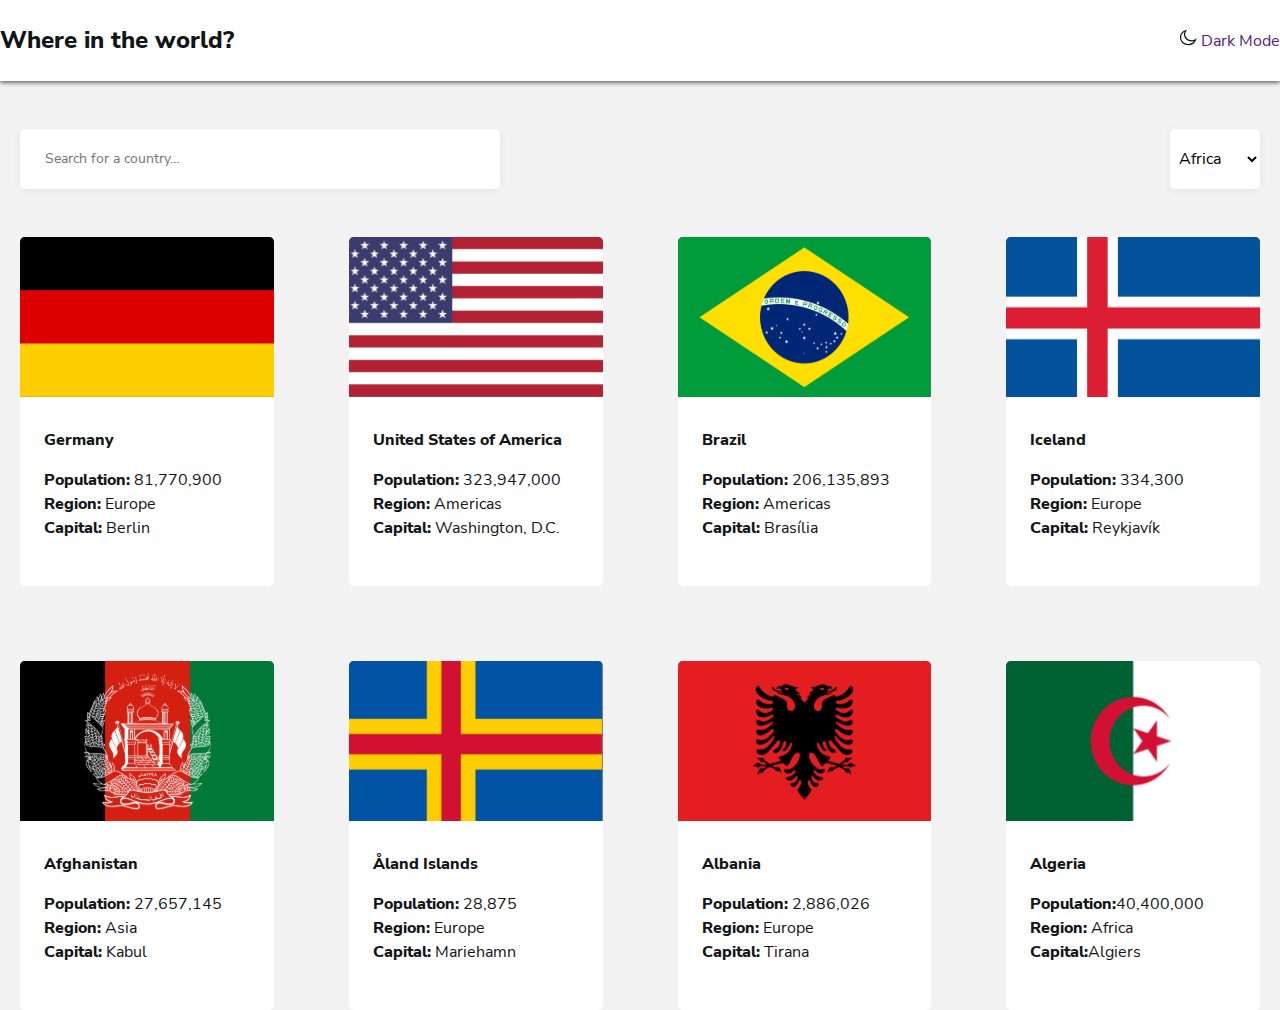
==== index.html @ 33e45086 "commit site" ====
<!DOCTYPE html>
<html lang="en">
<head>
  <meta charset="UTF-8">
  <meta http-equiv="X-UA-Compatible" content="IE=edge">
  <meta name="viewport" content="width=device-width, initial-scale=1.0">
  <title>Countries</title>
  <!-- STYLES CSS LINKS -->
  <link rel="stylesheet" href="css/normalize.css">
  <link rel="stylesheet" href="css/style.css">
</head>
<body>

<header class="site-header">
  <div class="container header-container">
  <h2 class="site-header-logo"><a class="site-header-logo-link" href="index.html">Where in the world?</a></h2>
  <a class="dark-light-mode" href="">
    <svg xmlns="http://www.w3.org/2000/svg" width="18" height="17" fill="none"><path fill="#fff" fill-rule="evenodd" stroke="#111517" stroke-width="1.25" d="M12.553 11.815c-3.884 0-7.034-2.887-7.034-6.447 0-1.343.448-2.586 1.212-3.618C3.691 2.695 1.5 5.331 1.5 8.438c0 3.9 3.45 7.062 7.704 7.062 3.389 0 6.266-2.007 7.296-4.796a7.458 7.458 0 0 1-3.947 1.111Z" clip-rule="evenodd"/></svg>
    Dark Mode</a>
  </div>
</header>

<main class="main-content">
  
  <form class="form" action="https://echo.htmlacademy.ru" method="POST">
    <div class="container form-container">
      <input class="search-input" aria-label="search" type="search" name="search" id="search" placeholder="Search for a country…" required >
    <select class="form-select" name="course_type" id="course-type-select">
      <option class="form-select-option" value="Africa">Africa</option>
      <option class="form-select-option" value="America">America</option>
      <option class="form-select-option" value="Asia">Asia</option>
      <option class="form-select-option" value="Europe">Europe</option>
      <option class="form-select-option" value="Oceania">Oceania</option>
    </select>
  </div>
</form>

<div class="container countries-container">
<ul class="countries-list">
  <li class="countries-item">
    <img class="countries-img" src="img/Germany.svg" alt="" width="267" height="160">
    <div class="countries-action">
    <h3 class="countries-action-heading">Germany</h3>
        <p class="countries-action-text">
          <b>Population:</b> 81,770,900 <br>
          <b>Region:</b> Europe <br>
          <b>Capital:</b> Berlin <br>
        </p>
    </div>
  </li>

  <li class="countries-item">
    <img class="countries-img" src="img/Usa.svg" alt="" width="267" height="160">
    <div class="countries-action">
    <h3 class="countries-action-heading">United States of America</h3>
        <p class="countries-action-text">
          <b>Population:</b> 323,947,000 <br>
          <b>Region:</b> Americas <br>
          <b>Capital:</b> Washington, D.C. <br>
        </p>
    </div>
  </li>

  <li class="countries-item">
    <img class="countries-img" src="img/Brazil.svg.svg" alt="" width="267" height="160">
    <div class="countries-action">
    <h3 class="countries-action-heading">Brazil</h3>
        <p class="countries-action-text">
          <b>Population:</b> 206,135,893 <br>
          <b>Region:</b> Americas <br>
          <b>Capital:</b> Brasília <br>
        </p>
    </div>
  </li>

  <li class="countries-item">
    <img class="countries-img" src="img/Iceland.svg.svg" alt="" width="267" height="160">
    <div class="countries-action">
    <h3 class="countries-action-heading">Iceland</h3>      
        <p class="countries-action-text">
          <b>Population:</b> 334,300 <br>
          <b>Region:</b> Europe <br>
          <b>Capital:</b> Reykjavík <br>
        </p>
    </div>
  </li>
</ul>

<ul class="countries-list countries-list-bottom">
  <li class="countries-item">
    <img class="countries-img" src="img/Afghanistan.svg" alt="" width="267" height="160">
    <div class="countries-action">
    <h3 class="countries-action-heading">Afghanistan</h3>
        <p class="countries-action-text">
          <b>Population:</b> 27,657,145 <br>
          <b>Region:</b> Asia <br>
          <b>Capital:</b> Kabul <br>
        </p>
    </div>
  </li>

  <li class="countries-item">
    <img class="countries-img" src="img/Island.svg.svg" alt="" width="267" height="160">
    <div class="countries-action">
    <h3 class="countries-action-heading">Åland Islands</h3>
        <p class="countries-action-text">
          <b>Population:</b> 28,875 <br>
          <b>Region:</b> Europe <br>
          <b>Capital:</b> Mariehamn <br>
        </p>
    </div>
  </li>

  <li class="countries-item">
    <img class="countries-img" src="img/Albania.svg.svg" alt="" width="267" height="160">
    <div class="countries-action">
    <h3 class="countries-action-heading">Albania</h3>
        <p class="countries-action-text">
          <b>Population:</b> 2,886,026 <br>
          <b>Region:</b> Europe <br>
          <b>Capital:</b> Tirana <br>
        </p>
    </div>
  </li>

  <li class="countries-item">
    <img class="countries-img" src="img/Algeria.svg.svg" alt="" width="267" height="160">
    <div class="countries-action">
    <h3 class="countries-action-heading">Algeria</h3>      
        <p class="countries-action-text">
          <b>Population:</b>40,400,000 <br>
          <b>Region:</b> Africa <br>
          <b>Capital:</b>Algiers <br>
        </p>
    </div>
  </li>
</ul>
</div>



</main>

  <script src="js/main.js"></script>
</body>
</html>
---- css/style.css ----
/* ROOT */
:root{
  --text-color:#111517;
  --bg-color:#f2f2f2;
  --white-color:#ffffff;
}

.dark-mode{
  --body-bg:#202c36;
  --text-color:#fff;
}
/* FONTS */

@font-face {
  font-family: "Nunito Sans";
  src: url("../font/NunitoSans-SemiBold.woff2") format("woff2"),
      url("../font/NunitoSans-SemiBold.woff") format("woff");
  font-weight: 600;
  font-style: normal;
  font-display: swap;
}

@font-face {
  font-family: "Nunito Sans";
  src: url("../font/NunitoSans-Light.woff2") format("woff2"),
      url("../font/NunitoSans-Light.woff") format("woff");
  font-weight: 300;
  font-style: normal;
  font-display: swap;
}

@font-face {
  font-family: "Nunito Sans";
  src: url("../font/NunitoSans-ExtraBold.woff2") format("woff2"),
      url("../font/NunitoSans-ExtraBold.woff") format("woff");
  font-weight: bold;
  font-style: normal;
  font-display: swap;
}

@font-face {
  font-family: "Nunito Sans";
  src: url("../font/NunitoSans-Regular.woff2") format("woff2"),
      url("../font/NunitoSans-Regular.woff") format("woff");
  font-weight: normal;
  font-style: normal;
  font-display: swap;
}




/* GLOBAL STYLE */
html{
  height: 100%;
  scroll-behavior: smooth;
  box-sizing: border-box;
}


*:focus{
  outline: 3px dashed #000;
  outline-offset: 3px;
}

*,
*::before,
*::after{
  box-sizing:inherit;
}

body{
  display: flex;
  flex-direction: column;
  height: 100%;
  padding: 0;
  margin: 0;
  font-size: 16px;
  line-height: 1.5;
  font-family: "Nunito Sans", sans-serif;
  background-color:var(--bg-color);
  color: var(--text-color);
  transition: background-color 0.7s ease,
  color 0.7s ease;
}

img{
  max-width: 100%;
  height: auto;
}

a, li{
  text-decoration: none;
  list-style: none;
}

/* CONTAINER STYLE */

.container{
width: 100%;
max-width: 1280px;
padding-left: 20px;
padding-right: 20px;
margin-right: auto;
margin-left: auto;
}

/* MAIN-CONTENT */

.main-content{
  flex-grow: 1;
}

.site-header {
  background-color:var(--white-color);
  box-shadow: 0 2px 4px rgba(0, 0, 0, 0.562443);
}

.header-container{
  display: flex;
  align-items: center;
  justify-content: space-between;
  padding: 24px 0;
}

.site-header-logo {
  display: flex;
  margin: 0;
  padding: 0;
}

.site-header-logo-link {  
  color: var(--text-color);
  font-weight: 800;
  font-size: 24px;
  line-height: 33px;
}

.dark-mode {
  font-weight: 600;
  line-height: 22px;
  font-size: 16px;
  color: var(--text-color);
  margin-left: 8px;
}


/* FORM SECTION */

.form {
  padding-top: 48px;
  margin-bottom: 48px;
}

.form-container{
  display: flex;
  justify-content: space-between;
  align-items:space-between;
}

.search-input {
  width: 480px;
  padding: 18px 25px;
  border: 0;
  font-weight: 400;
  font-size: 14px;
  color:#848484;
  line-height: 20px;
  background: #FFFFFF;
  box-shadow: 0px 2px 9px rgba(0, 0, 0, 0.0532439);
  border-radius: 5px;
}

.form-select {
  display: flex;
  align-items:center;
  justify-content: center;
  border: 0;
  padding: 18px 5px;
  background: #FFFFFF;
  box-shadow: 0px 2px 9px rgba(0, 0, 0, 0.0532439);
  border-radius: 5px;
}

.form-select-option {
  padding: 24px 16px;
  font-weight: 400;
  font-size: 14px;
  color: var(--text-color);
}

/* BAYROQLAR */

.countries-container{

}

.countries-list {
  display: flex;
  align-items:center;
  justify-content: space-between;
  padding: 0;
  margin: 0;
}

.countries-item{
  background-color: var(--white-color);
  border-radius:5px;
}

.countries-item:not(:last-child) {
  margin-right: 75px;
}

.countries-action {
  padding-left: 24px;
  padding-bottom: 46px;
}

.countries-img {
  width: 264px;
  height: 160px;
}

.countries-action-heading {
  margin-top: 24px;
  margin-bottom: 16px;
  font-weight: 800;
  font-size: 16px;
  color:var(--text-color)
}

.countries-action-text {
  padding: 0;
  margin: 0;
}

.countries-list-bottom{
  margin-top: 75px;
}
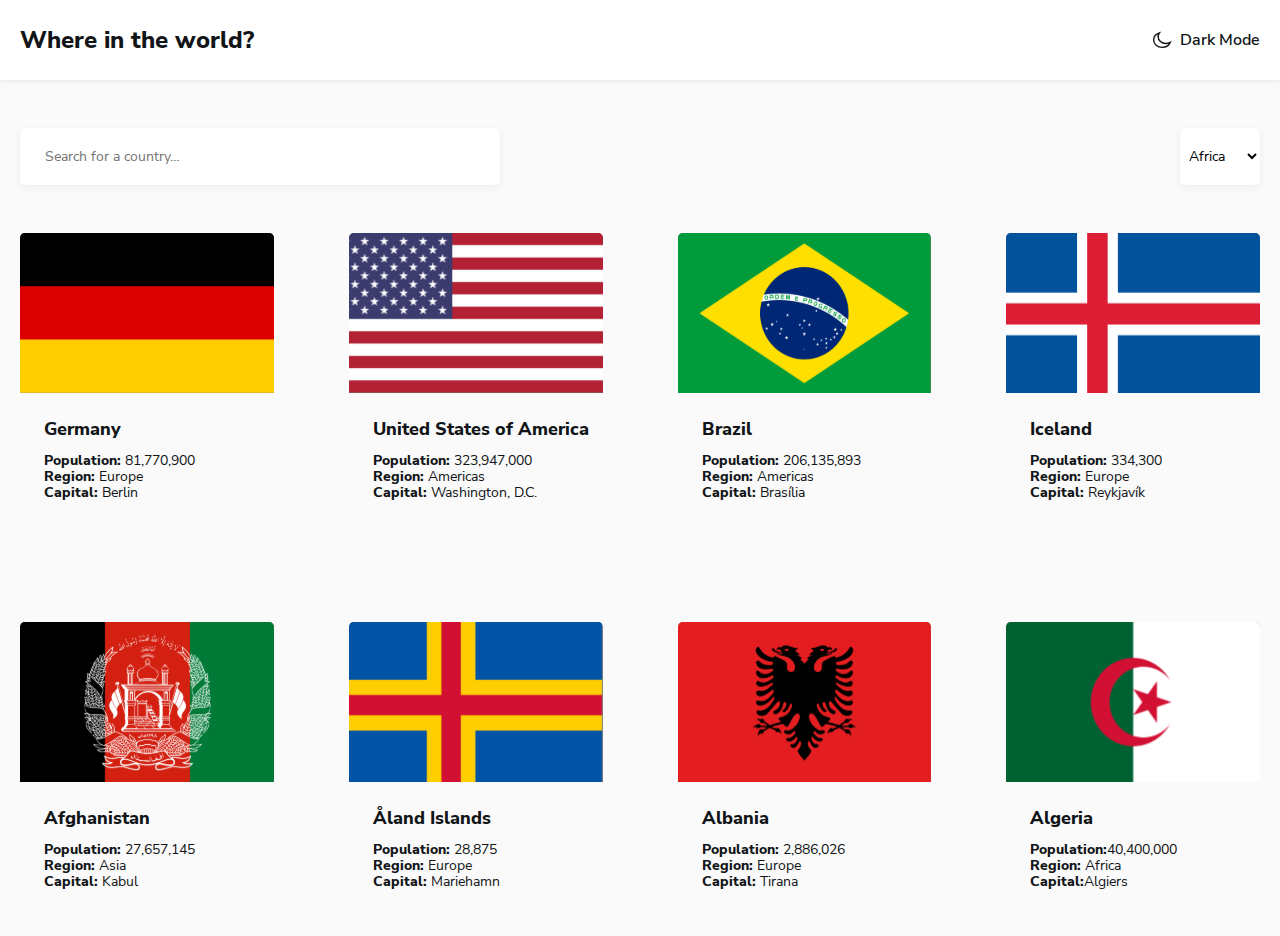
==== commit b5678378: "Add site style and JS" ====
--- a/index.html
+++ b/index.html
@@ -13,10 +13,12 @@
 
 <header class="site-header">
   <div class="container header-container">
-  <h2 class="site-header-logo"><a class="site-header-logo-link" href="index.html">Where in the world?</a></h2>
-  <a class="dark-light-mode" href="">
-    <svg xmlns="http://www.w3.org/2000/svg" width="18" height="17" fill="none"><path fill="#fff" fill-rule="evenodd" stroke="#111517" stroke-width="1.25" d="M12.553 11.815c-3.884 0-7.034-2.887-7.034-6.447 0-1.343.448-2.586 1.212-3.618C3.691 2.695 1.5 5.331 1.5 8.438c0 3.9 3.45 7.062 7.704 7.062 3.389 0 6.266-2.007 7.296-4.796a7.458 7.458 0 0 1-3.947 1.111Z" clip-rule="evenodd"/></svg>
-    Dark Mode</a>
+  <a class="site-header-logo-link" href="index.html">Where in the world?</a>
+  <button class="site-header-theme-toggler" type="button">
+    <span class="site-header-theme-toggler-inner">
+    <img src="img/moon.svg" alt="" width="20" height="20"> 
+    <span class="site-header-theme-toggler-text">Dark Mode</span></span>
+  </button>
   </div>
 </header>
 
--- a/css/style.css
+++ b/css/style.css
@@ -1,12 +1,13 @@
 /* ROOT */
 :root{
   --text-color:#111517;
-  --bg-color:#f2f2f2;
-  --white-color:#ffffff;
+  --body-bg:#fafafa;
+  --element-bg:#fff;
 }
 
 .dark-mode{
   --body-bg:#202c36;
+  --element-bg:#2b3844;
   --text-color:#fff;
 }
 /* FONTS */
@@ -14,7 +15,7 @@
 @font-face {
   font-family: "Nunito Sans";
   src: url("../font/NunitoSans-SemiBold.woff2") format("woff2"),
-      url("../font/NunitoSans-SemiBold.woff") format("woff");
+  url("../font/NunitoSans-SemiBold.woff") format("woff");
   font-weight: 600;
   font-style: normal;
   font-display: swap;
@@ -23,7 +24,7 @@
 @font-face {
   font-family: "Nunito Sans";
   src: url("../font/NunitoSans-Light.woff2") format("woff2"),
-      url("../font/NunitoSans-Light.woff") format("woff");
+  url("../font/NunitoSans-Light.woff") format("woff");
   font-weight: 300;
   font-style: normal;
   font-display: swap;
@@ -32,7 +33,7 @@
 @font-face {
   font-family: "Nunito Sans";
   src: url("../font/NunitoSans-ExtraBold.woff2") format("woff2"),
-      url("../font/NunitoSans-ExtraBold.woff") format("woff");
+  url("../font/NunitoSans-ExtraBold.woff") format("woff");
   font-weight: bold;
   font-style: normal;
   font-display: swap;
@@ -41,7 +42,7 @@
 @font-face {
   font-family: "Nunito Sans";
   src: url("../font/NunitoSans-Regular.woff2") format("woff2"),
-      url("../font/NunitoSans-Regular.woff") format("woff");
+  url("../font/NunitoSans-Regular.woff") format("woff");
   font-weight: normal;
   font-style: normal;
   font-display: swap;
@@ -75,10 +76,10 @@
   height: 100%;
   padding: 0;
   margin: 0;
-  font-size: 16px;
-  line-height: 1.5;
+  font-size: 14px;
+  line-height: 16px;
   font-family: "Nunito Sans", sans-serif;
-  background-color:var(--bg-color);
+  background-color:var(--body-bg);
   color: var(--text-color);
   transition: background-color 0.7s ease,
   color 0.7s ease;
@@ -98,7 +99,7 @@
 
 .container{
 width: 100%;
-max-width: 1280px;
+max-width: 1320px;
 padding-left: 20px;
 padding-right: 20px;
 margin-right: auto;
@@ -111,39 +112,63 @@
   flex-grow: 1;
 }
 
+/* SITE-HEADER */
+
 .site-header {
-  background-color:var(--white-color);
-  box-shadow: 0 2px 4px rgba(0, 0, 0, 0.562443);
-}
-
-.header-container{
-  display: flex;
+  padding-top: 24px;
+  padding-bottom: 24px; 
+  background-color: var(--element-bg);
+  box-shadow: 0px 2px 4px rgba(0, 0, 0, 0.0562443);
+  white-space: nowrap;
+}
+
+.header-container {
+  display: flex;
+  justify-content: space-between;
   align-items: center;
-  justify-content: space-between;
-  padding: 24px 0;
-}
-
-.site-header-logo {
-  display: flex;
-  margin: 0;
-  padding: 0;
-}
-
-.site-header-logo-link {  
-  color: var(--text-color);
+}
+
+.site-header-logo-link {
+  font-size: 24px;
+  line-height: normal;
   font-weight: 800;
-  font-size: 24px;
-  line-height: 33px;
-}
-
-.dark-mode {
+  color: var(--text-color);
+}
+
+.site-header-logo-link:hover{
+  opacity: 0.8;
+}
+
+.site-header-logo-link:hover{
+  opacity: 0.6;
+}
+
+.site-header-theme-toggler { 
+  cursor: pointer;
+  padding: 0;
+  border: 0;
+  background-color:transparent
+}
+
+.site-header-theme-toggler:hover{
+  opacity: 0.8;
+}
+
+.site-header-theme-toggler:active{
+  opacity: 0.6;
+}
+
+.site-header-theme-toggler-inner {
+  display: flex;
+  align-items: center;
+}
+.site-header-theme-toggler-text {
+  margin-left: 8px;
+  font-size: 16px;
+  line-height: 22px;
   font-weight: 600;
-  line-height: 22px;
-  font-size: 16px;
-  color: var(--text-color);
-  margin-left: 8px;
-}
-
+  color: var(--text-color);
+}
 
 /* FORM SECTION */
 
@@ -226,7 +251,7 @@
   margin-top: 24px;
   margin-bottom: 16px;
   font-weight: 800;
-  font-size: 16px;
+  font-size: 18px;
   color:var(--text-color)
 }
 
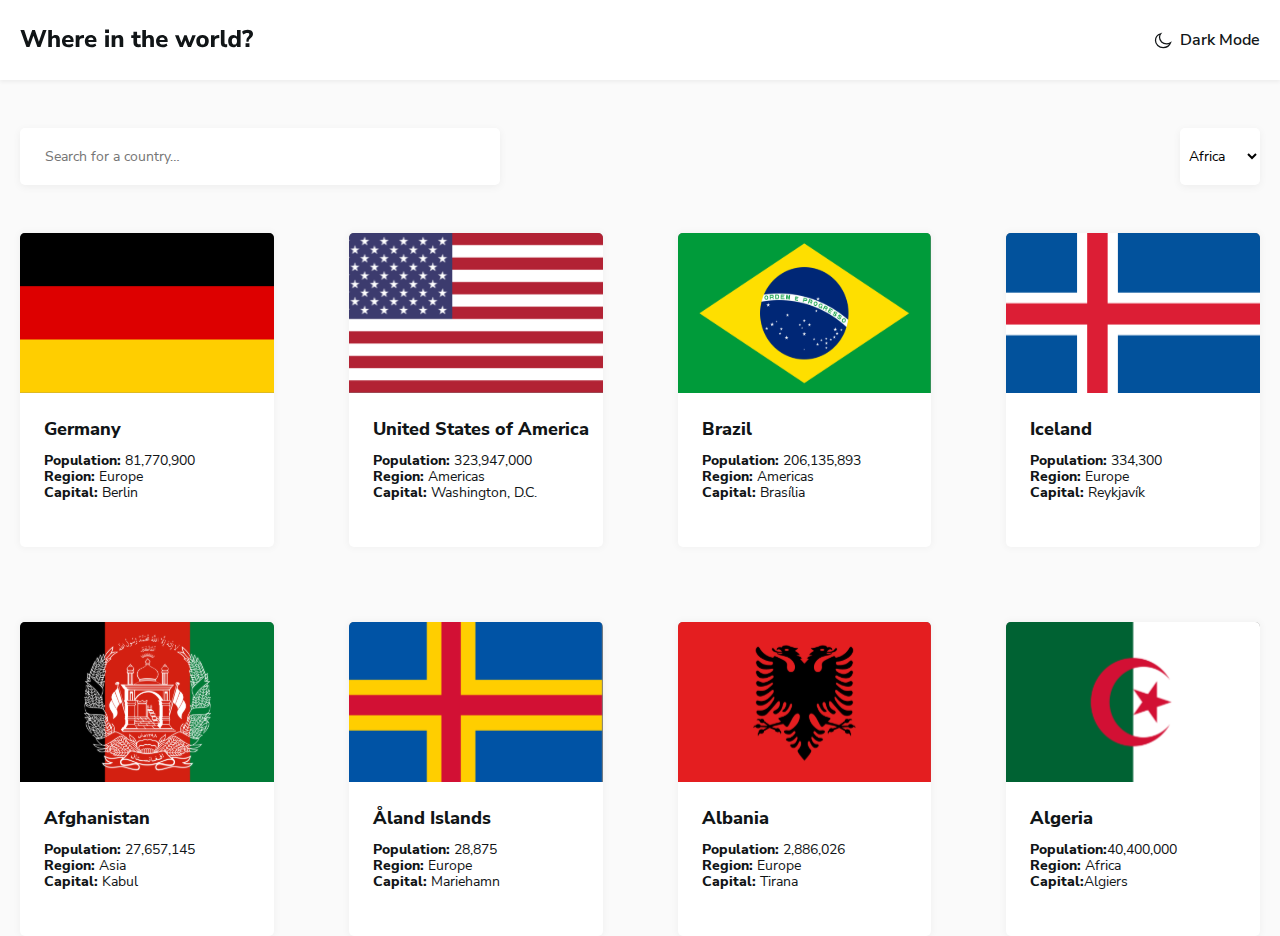
==== commit 362225b7: "Toggle dark theme on site-header-theme-toggler click" ====
--- a/index.html
+++ b/index.html
@@ -13,10 +13,12 @@
 
 <header class="site-header">
   <div class="container header-container">
-  <a class="site-header-logo-link" href="index.html">Where in the world?</a>
+  <a class="site-header-logo-link" href="index.html">
+    <svg xmlns="http://www.w3.org/2000/svg" width="233" height="19" fill="currenColor"><path fill="currentColor" d="M6.432 18 .408 1.08h3.816l3.888 11.568L12.216 1.08h2.688l3.984 11.76L22.92 1.08h3.6L20.448 18h-3.024l-3.96-11.232L9.456 18H6.432Zm21.843 0V1.08h3.624v6.744a3.91 3.91 0 0 1 1.608-1.368c.656-.32 1.384-.48 2.184-.48 2.768 0 4.152 1.648 4.152 4.944V18h-3.624v-6.912c0-.816-.152-1.4-.456-1.752-.304-.368-.752-.552-1.344-.552-.768 0-1.384.24-1.848.72-.448.48-.672 1.12-.672 1.92V18h-3.624Zm20.393.264c-1.392 0-2.592-.248-3.6-.744-.992-.512-1.76-1.224-2.304-2.136-.528-.928-.792-2.016-.792-3.264 0-1.216.256-2.28.768-3.192a5.655 5.655 0 0 1 2.136-2.16c.912-.528 1.96-.792 3.144-.792 1.712 0 3.072.544 4.08 1.632 1.008 1.072 1.512 2.528 1.512 4.368v.912h-8.184c.128.928.464 1.608 1.008 2.04.56.416 1.328.624 2.304.624.64 0 1.288-.096 1.944-.288a5.447 5.447 0 0 0 1.776-.888l.96 2.424c-.592.448-1.32.808-2.184 1.08a8.842 8.842 0 0 1-2.568.384Zm-.504-9.888c-.768 0-1.392.232-1.872.696-.464.464-.752 1.112-.864 1.944h5.184c-.096-1.76-.912-2.64-2.448-2.64ZM55.72 18V6.216h3.552v2.04c.56-1.376 1.76-2.136 3.6-2.28l1.056-.072.216 3.048-2.04.216c-1.792.176-2.688 1.088-2.688 2.736V18H55.72Zm15.8.264c-1.392 0-2.592-.248-3.6-.744-.992-.512-1.76-1.224-2.304-2.136-.528-.928-.792-2.016-.792-3.264 0-1.216.256-2.28.768-3.192a5.654 5.654 0 0 1 2.136-2.16c.912-.528 1.96-.792 3.144-.792 1.712 0 3.072.544 4.08 1.632 1.008 1.072 1.512 2.528 1.512 4.368v.912H68.28c.128.928.464 1.608 1.008 2.04.56.416 1.328.624 2.304.624.64 0 1.288-.096 1.944-.288a5.447 5.447 0 0 0 1.776-.888l.96 2.424c-.592.448-1.32.808-2.184 1.08a8.842 8.842 0 0 1-2.568.384Zm-.504-9.888c-.768 0-1.392.232-1.872.696-.464.464-.752 1.112-.864 1.944h5.184c-.096-1.76-.912-2.64-2.448-2.64Zm14.091-4.44V.552h3.912v3.384h-3.912ZM85.251 18V6.216h3.624V18h-3.624Zm6.422 0V6.216h3.552v1.728a3.94 3.94 0 0 1 1.608-1.464c.672-.336 1.424-.504 2.256-.504 1.392 0 2.432.408 3.12 1.224.688.8 1.032 2.04 1.032 3.72V18h-3.624v-6.912c0-.816-.152-1.4-.456-1.752-.304-.368-.752-.552-1.344-.552-.768 0-1.384.24-1.848.72-.448.48-.672 1.12-.672 1.92V18h-3.624Zm26.737.264c-3.312 0-4.968-1.608-4.968-4.824V8.928h-2.232V6.216h2.232V2.76h3.624v3.456h3.48v2.712h-3.48v4.368c0 .672.152 1.176.456 1.512.32.336.824.504 1.512.504.208 0 .424-.024.648-.072.24-.048.496-.112.768-.192l.528 2.64a4.586 4.586 0 0 1-1.2.408c-.464.112-.92.168-1.368.168Zm3.92-.264V1.08h3.624v6.744a3.91 3.91 0 0 1 1.608-1.368c.656-.32 1.384-.48 2.184-.48 2.768 0 4.152 1.648 4.152 4.944V18h-3.624v-6.912c0-.816-.152-1.4-.456-1.752-.304-.368-.752-.552-1.344-.552-.768 0-1.384.24-1.848.72-.448.48-.672 1.12-.672 1.92V18h-3.624Zm20.393.264c-1.392 0-2.592-.248-3.6-.744-.992-.512-1.76-1.224-2.304-2.136-.528-.928-.792-2.016-.792-3.264 0-1.216.256-2.28.768-3.192a5.654 5.654 0 0 1 2.136-2.16c.912-.528 1.96-.792 3.144-.792 1.712 0 3.072.544 4.08 1.632 1.008 1.072 1.512 2.528 1.512 4.368v.912h-8.184c.128.928.464 1.608 1.008 2.04.56.416 1.328.624 2.304.624.64 0 1.288-.096 1.944-.288a5.447 5.447 0 0 0 1.776-.888l.96 2.424c-.592.448-1.32.808-2.184 1.08a8.842 8.842 0 0 1-2.568.384Zm-.504-9.888c-.768 0-1.392.232-1.872.696-.464.464-.752 1.112-.864 1.944h5.184c-.096-1.76-.912-2.64-2.448-2.64ZM159.791 18 154.99 6.216h3.673l2.808 7.56 2.808-7.56h2.4l2.808 7.656 2.808-7.656h3.48L171.023 18h-3.072l-2.592-6.696-2.52 6.696h-3.048Zm22.718.264c-1.264 0-2.368-.248-3.312-.744a5.44 5.44 0 0 1-2.16-2.136c-.512-.928-.768-2.024-.768-3.288 0-1.248.256-2.328.768-3.24a5.242 5.242 0 0 1 2.16-2.136c.944-.496 2.048-.744 3.312-.744 1.264 0 2.36.248 3.288.744a5.207 5.207 0 0 1 2.184 2.136c.528.912.792 1.992.792 3.24 0 1.264-.264 2.36-.792 3.288a5.4 5.4 0 0 1-2.184 2.136c-.928.496-2.024.744-3.288.744Zm0-2.712c.768 0 1.392-.28 1.872-.84.496-.56.744-1.432.744-2.616 0-1.168-.248-2.024-.744-2.568-.48-.56-1.104-.84-1.872-.84s-1.392.28-1.872.84c-.48.544-.72 1.4-.72 2.568 0 1.184.24 2.056.72 2.616s1.104.84 1.872.84ZM190.978 18V6.216h3.552v2.04c.56-1.376 1.76-2.136 3.6-2.28l1.056-.072.216 3.048-2.04.216c-1.792.176-2.688 1.088-2.688 2.736V18h-3.696Zm14.283.264c-1.52 0-2.632-.392-3.336-1.176-.704-.8-1.056-1.984-1.056-3.552V1.08h3.624v12.312c0 1.28.568 1.92 1.704 1.92.176 0 .344-.008.504-.024.176-.016.344-.048.504-.096L207.157 18a6.784 6.784 0 0 1-1.896.264Zm8.067 0c-1.024 0-1.928-.248-2.712-.744-.768-.512-1.368-1.224-1.8-2.136-.432-.928-.648-2.024-.648-3.288 0-1.264.216-2.352.648-3.264.432-.912 1.032-1.616 1.8-2.112.784-.496 1.688-.744 2.712-.744.784 0 1.504.168 2.16.504.656.336 1.152.784 1.488 1.344V1.08h3.624V18h-3.552v-1.776c-.32.624-.816 1.12-1.488 1.488-.656.368-1.4.552-2.232.552Zm1.08-2.712c.768 0 1.392-.28 1.872-.84.496-.56.744-1.432.744-2.616 0-1.168-.248-2.024-.744-2.568-.48-.56-1.104-.84-1.872-.84s-1.392.28-1.872.84c-.48.544-.72 1.4-.72 2.568 0 1.184.24 2.056.72 2.616s1.104.84 1.872.84Zm12.008-2.904V11.52c0-.704.128-1.352.384-1.944.256-.608.696-1.248 1.32-1.92.448-.48.76-.888.936-1.224a2.39 2.39 0 0 0 .264-1.08c0-.448-.168-.8-.504-1.056-.32-.256-.784-.384-1.392-.384-1.488 0-2.888.536-4.2 1.608l-1.176-2.736c.704-.608 1.56-1.088 2.568-1.44a9.258 9.258 0 0 1 3.072-.528c1.056 0 1.984.176 2.784.528.8.336 1.416.816 1.848 1.44.448.608.672 1.32.672 2.136 0 .736-.168 1.416-.504 2.04-.32.624-.896 1.28-1.728 1.968-.752.624-1.272 1.168-1.56 1.632-.272.464-.44.912-.504 1.344l-.12.744h-2.16ZM225.552 18v-3.84h3.888V18h-3.888Z"/></svg>
+  </a>
   <button class="site-header-theme-toggler" type="button">
     <span class="site-header-theme-toggler-inner">
-    <img src="img/moon.svg" alt="" width="20" height="20"> 
+      <svg class="site-header-theme-toggler-icon" xmlns="http://www.w3.org/2000/svg" width="18" height="17"><path fill="#fff" fill-rule="evenodd" stroke="currentColor" stroke-width="1.25" d="M12.553 11.815c-3.884 0-7.034-2.887-7.034-6.447 0-1.343.448-2.586 1.212-3.618C3.691 2.695 1.5 5.331 1.5 8.438c0 3.9 3.45 7.062 7.704 7.062 3.389 0 6.266-2.007 7.296-4.796a7.458 7.458 0 0 1-3.947 1.111Z" clip-rule="evenodd"/></svg>
     <span class="site-header-theme-toggler-text">Dark Mode</span></span>
   </button>
   </div>
--- a/css/style.css
+++ b/css/style.css
@@ -1,8 +1,8 @@
 /* ROOT */
 :root{
-  --text-color:#111517;
   --body-bg:#fafafa;
   --element-bg:#fff;
+  --text-color:#111517;
 }
 
 .dark-mode{
@@ -147,7 +147,8 @@
   cursor: pointer;
   padding: 0;
   border: 0;
-  background-color:transparent
+  background-color:transparent;
+  color:var(--text-color);
 }
 
 .site-header-theme-toggler:hover{
@@ -191,7 +192,7 @@
   font-size: 14px;
   color:#848484;
   line-height: 20px;
-  background: #FFFFFF;
+  background: var(--element-bg);
   box-shadow: 0px 2px 9px rgba(0, 0, 0, 0.0532439);
   border-radius: 5px;
 }
@@ -202,7 +203,7 @@
   justify-content: center;
   border: 0;
   padding: 18px 5px;
-  background: #FFFFFF;
+  background: var(--element-bg);
   box-shadow: 0px 2px 9px rgba(0, 0, 0, 0.0532439);
   border-radius: 5px;
 }
@@ -216,10 +217,6 @@
 
 /* BAYROQLAR */
 
-.countries-container{
-
-}
-
 .countries-list {
   display: flex;
   align-items:center;
@@ -229,8 +226,9 @@
 }
 
 .countries-item{
-  background-color: var(--white-color);
   border-radius:5px;
+  background-color: var(--element-bg);
+  box-shadow: 0px 0px 7px 2px rgba(0, 0, 0, 0.0294384);
 }
 
 .countries-item:not(:last-child) {
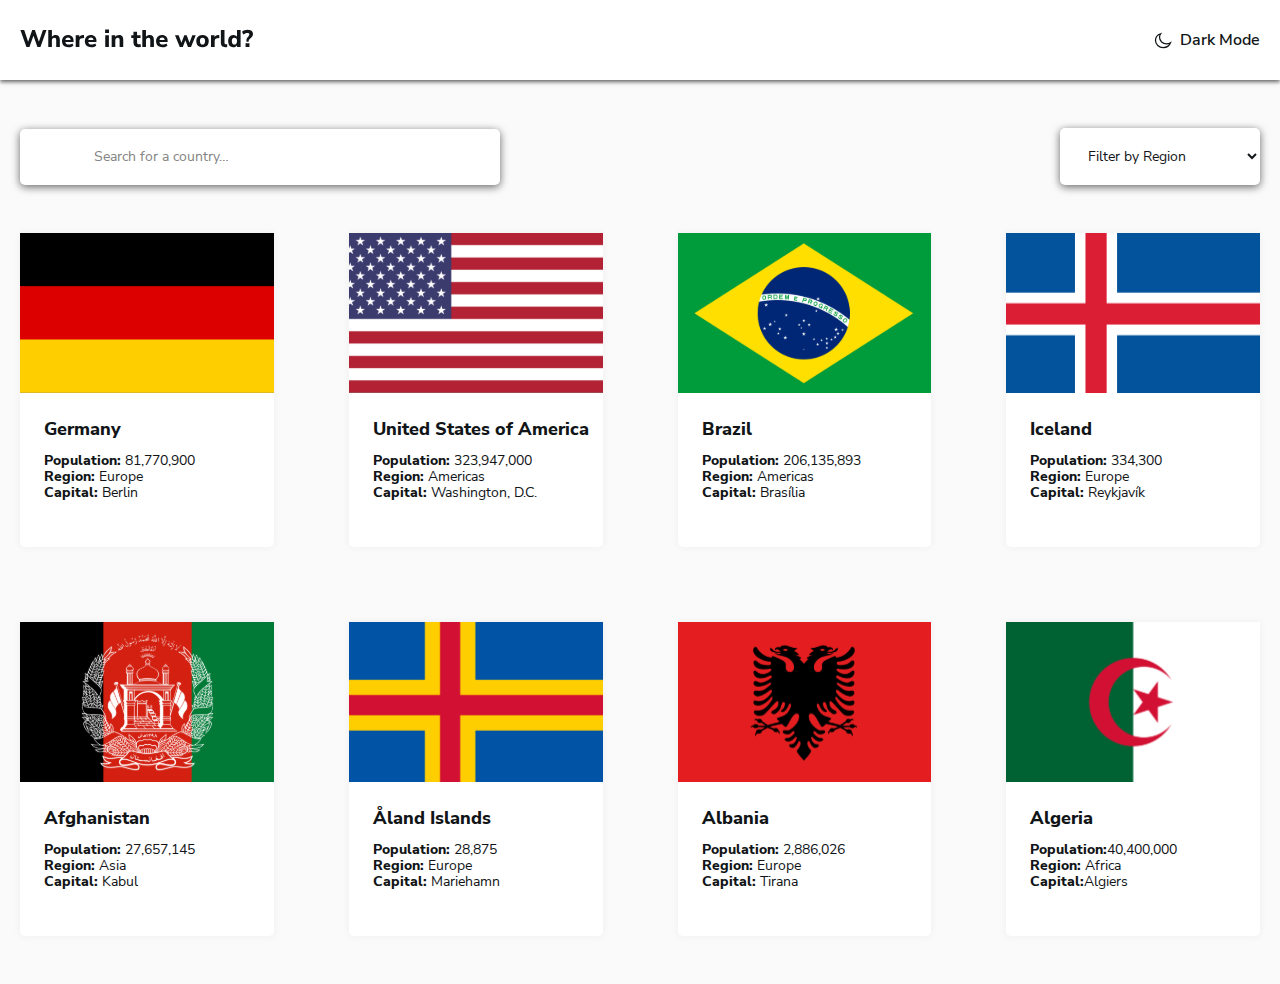
==== commit c4e6b569: "Add site style" ====
--- a/index.html
+++ b/index.html
@@ -25,26 +25,24 @@
 </header>
 
 <main class="main-content">
-  
-  <form class="form" action="https://echo.htmlacademy.ru" method="POST">
-    <div class="container form-container">
-      <input class="search-input" aria-label="search" type="search" name="search" id="search" placeholder="Search for a country…" required >
-    <select class="form-select" name="course_type" id="course-type-select">
-      <option class="form-select-option" value="Africa">Africa</option>
-      <option class="form-select-option" value="America">America</option>
-      <option class="form-select-option" value="Asia">Asia</option>
-      <option class="form-select-option" value="Europe">Europe</option>
-      <option class="form-select-option" value="Oceania">Oceania</option>
+  <div class="container">
+  <form class="filters" action="https://echo.htmlacademy.ru" method="get">
+      <input class="filters-search-input" aria-label="Country name" type="search" name="search" placeholder="Search for a country…" required >
+    <select class="filters-region-select" name="region" aria-label="Regions">
+      <option selected disabled>Filter by Region</option>
+      <option>Africa</option>
+      <option>America</option>
+      <option>Asia</option>
+      <option>Europe</option>
+      <option>Oceania</option>
     </select>
-  </div>
 </form>
 
-<div class="container countries-container">
 <ul class="countries-list">
   <li class="countries-item">
     <img class="countries-img" src="img/Germany.svg" alt="" width="267" height="160">
     <div class="countries-action">
-    <h3 class="countries-action-heading">Germany</h3>
+    <h3 class="countries-action-heading"><a class="countries-action-link" href="detail.html"> Germany</a></h3>
         <p class="countries-action-text">
           <b>Population:</b> 81,770,900 <br>
           <b>Region:</b> Europe <br>
@@ -139,10 +137,9 @@
     </div>
   </li>
 </ul>
-</div>
 
 
-
+</div>
 </main>
 
   <script src="js/main.js"></script>
--- a/css/style.css
+++ b/css/style.css
@@ -3,12 +3,14 @@
   --body-bg:#fafafa;
   --element-bg:#fff;
   --text-color:#111517;
+  --search-color:#848484;
 }
 
 .dark-mode{
   --body-bg:#202c36;
   --element-bg:#2b3844;
   --text-color:#fff;
+  --search-color:#fff;
 }
 /* FONTS */
 
@@ -110,6 +112,8 @@
 
 .main-content{
   flex-grow: 1;
+  padding-top: 48px;
+  padding-bottom: 48px;
 }
 
 /* SITE-HEADER */
@@ -118,7 +122,7 @@
   padding-top: 24px;
   padding-bottom: 24px; 
   background-color: var(--element-bg);
-  box-shadow: 0px 2px 4px rgba(0, 0, 0, 0.0562443);
+  box-shadow: 0px 2px 4px rgba(0, 0, 0, 0.6);
   white-space: nowrap;
 }
 
@@ -173,49 +177,45 @@
 
 /* FORM SECTION */
 
-.form {
-  padding-top: 48px;
+.filters {
+  display: flex;
+  align-items: center;
+  justify-content: space-between;
   margin-bottom: 48px;
 }
 
-.form-container{
-  display: flex;
-  justify-content: space-between;
-  align-items:space-between;
-}
-
-.search-input {
-  width: 480px;
-  padding: 18px 25px;
-  border: 0;
+.filters-search-input {
+  min-width: 480px;
+  box-shadow: 0px 2px 9px rgba(0, 0, 0, 0.6);
+  border-radius: 5px;
+  padding: 18px 74px;
+  border: 0; 
   font-weight: 400;
   font-size: 14px;
-  color:#848484;
+  color:var(--search-color);
+  background: var(--element-bg);
   line-height: 20px;
+}
+
+.filters-search-input::placeholder{
+  color: var(--search-color);
+}
+
+.filters-region-select {
+  min-width: 200px;
   background: var(--element-bg);
-  box-shadow: 0px 2px 9px rgba(0, 0, 0, 0.0532439);
+  box-shadow: 0px 2px 9px rgba(0, 0, 0, 0.6);
   border-radius: 5px;
-}
-
-.form-select {
-  display: flex;
-  align-items:center;
-  justify-content: center;
-  border: 0;
-  padding: 18px 5px;
-  background: var(--element-bg);
-  box-shadow: 0px 2px 9px rgba(0, 0, 0, 0.0532439);
-  border-radius: 5px;
-}
-
-.form-select-option {
-  padding: 24px 16px;
   font-weight: 400;
   font-size: 14px;
   color: var(--text-color);
-}
-
-/* BAYROQLAR */
+  padding: 18px 24px; 
+  border: 0;
+}
+
+
+
+/* FLAGS */
 
 .countries-list {
   display: flex;
@@ -243,6 +243,7 @@
 .countries-img {
   width: 264px;
   height: 160px;
+  object-fit: cover;
 }
 
 .countries-action-heading {
@@ -253,6 +254,19 @@
   color:var(--text-color)
 }
 
+.countries-action-link{
+  color: var(--text-color);
+}
+
+.countries-action-link:hover{
+  opacity: 0.8;
+}
+
+.countries-action-link:active{
+  opacity: 0.6;
+}
+
+
 .countries-action-text {
   padding: 0;
   margin: 0;
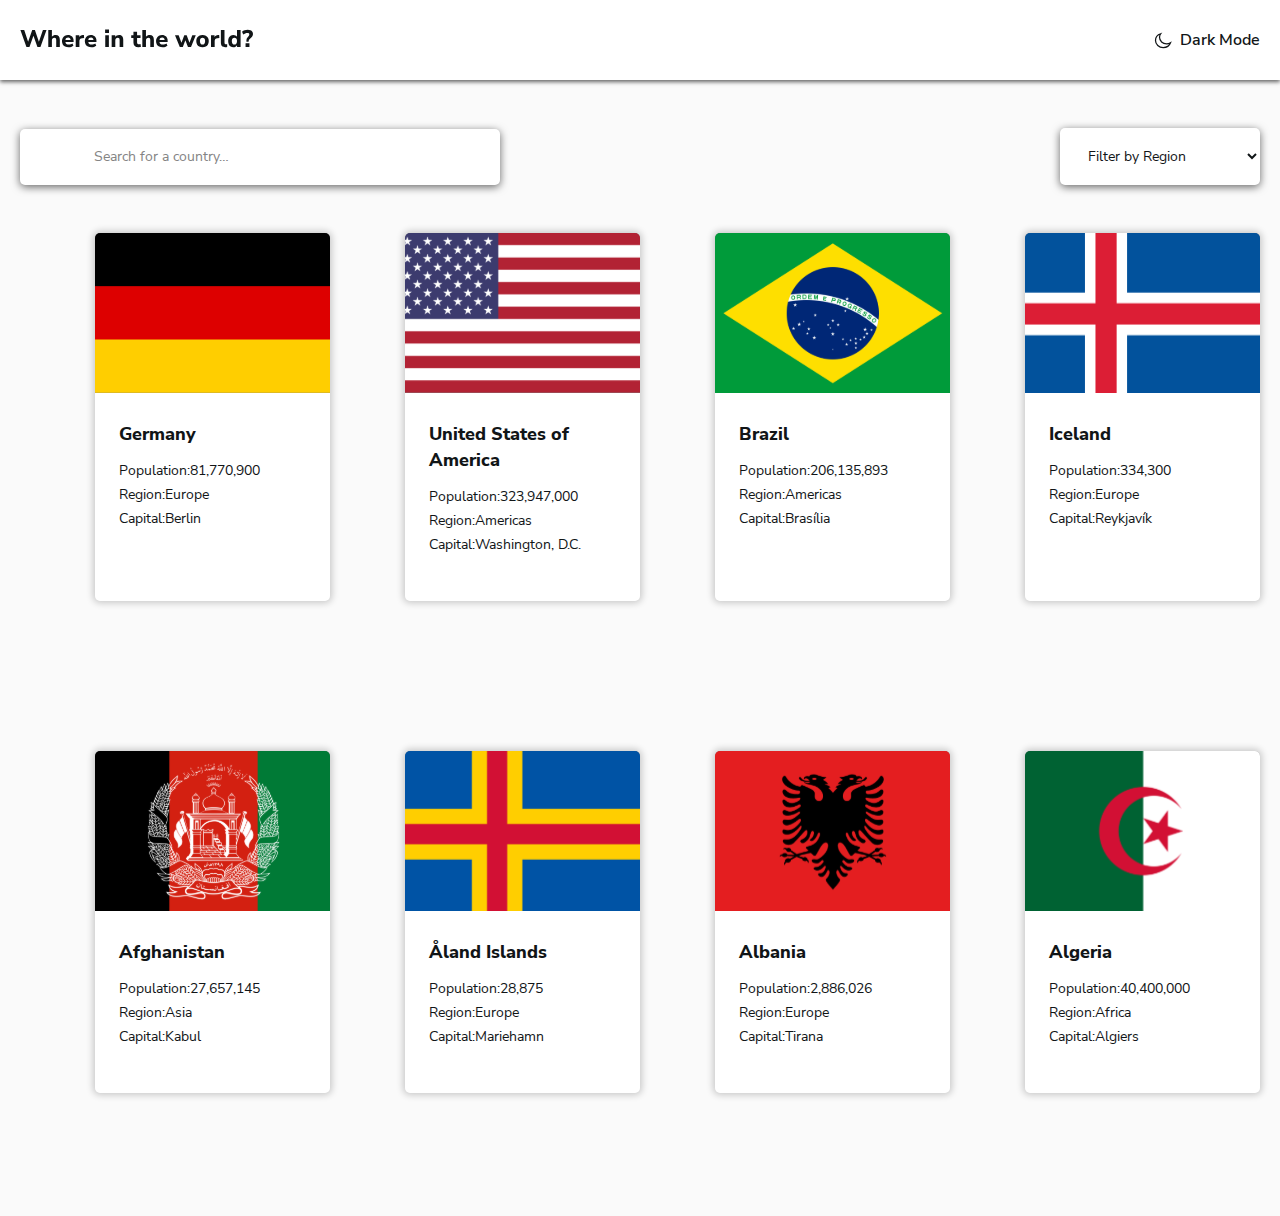
==== commit 41efdd14: "edit style site" ====
--- a/index.html
+++ b/index.html
@@ -26,6 +26,7 @@
 
 <main class="main-content">
   <div class="container">
+    <!-- <h2>Filtrlar</h2 -->
   <form class="filters" action="https://echo.htmlacademy.ru" method="get">
       <input class="filters-search-input" aria-label="Country name" type="search" name="search" placeholder="Search for a country…" required >
     <select class="filters-region-select" name="region" aria-label="Regions">
@@ -40,101 +41,206 @@
 
 <ul class="countries-list">
   <li class="countries-item">
-    <img class="countries-img" src="img/Germany.svg" alt="" width="267" height="160">
-    <div class="countries-action">
-    <h3 class="countries-action-heading"><a class="countries-action-link" href="detail.html"> Germany</a></h3>
-        <p class="countries-action-text">
-          <b>Population:</b> 81,770,900 <br>
-          <b>Region:</b> Europe <br>
-          <b>Capital:</b> Berlin <br>
-        </p>
-    </div>
-  </li>
-
-  <li class="countries-item">
-    <img class="countries-img" src="img/Usa.svg" alt="" width="267" height="160">
-    <div class="countries-action">
-    <h3 class="countries-action-heading">United States of America</h3>
-        <p class="countries-action-text">
-          <b>Population:</b> 323,947,000 <br>
-          <b>Region:</b> Americas <br>
-          <b>Capital:</b> Washington, D.C. <br>
-        </p>
-    </div>
-  </li>
-
-  <li class="countries-item">
-    <img class="countries-img" src="img/Brazil.svg.svg" alt="" width="267" height="160">
-    <div class="countries-action">
-    <h3 class="countries-action-heading">Brazil</h3>
-        <p class="countries-action-text">
-          <b>Population:</b> 206,135,893 <br>
-          <b>Region:</b> Americas <br>
-          <b>Capital:</b> Brasília <br>
-        </p>
-    </div>
-  </li>
-
-  <li class="countries-item">
-    <img class="countries-img" src="img/Iceland.svg.svg" alt="" width="267" height="160">
-    <div class="countries-action">
-    <h3 class="countries-action-heading">Iceland</h3>      
-        <p class="countries-action-text">
-          <b>Population:</b> 334,300 <br>
-          <b>Region:</b> Europe <br>
-          <b>Capital:</b> Reykjavík <br>
-        </p>
-    </div>
+    <img class="countries-img" src="img/Germany.svg" alt="" width="264" height="160">
+    <div class="countries-action">
+      <div class="index-country-info">
+    <h3 class="countries-action-name">
+      <a class="countries-action-link" href="detail.html"> Germany</a></h3>
+      <dl class="countries-action-details">
+        <div class="countries-action-details-item">
+          <dt class="countries-action-details-title">Population:</dt>
+          <dd class="countries-action-details-value">81,770,900</dd>
+        </div>
+  
+        <div class="countries-action-details-item">
+          <dt class="countries-action-details-title">Region:</dt>
+          <dd class="countries-action-details-value">Europe</dd>
+        </div>
+  
+        <div class="countries-action-details-item">
+          <dt class="countries-action-details-title">Capital:</dt>
+          <dd class="countries-action-details-value">Berlin</dd>
+        </div>
+      </dl>
+    </div>
+  </div>
+  </li>
+
+  <li class="countries-item">
+    <img class="countries-img" src="img/Usa.svg" alt="" width="264" height="160">
+    <div class="countries-action">
+      <div class="index-country-info">
+    <h3 class="countries-action-name">United States of America</h3>
+    <dl class="countries-action-details">
+      <div class="countries-action-details-item">
+        <dt class="countries-action-details-title">Population:</dt>
+        <dd class="countries-action-details-value">323,947,000</dd>
+      </div>
+
+      <div class="countries-action-details-item">
+        <dt class="countries-action-details-title">Region:</dt>
+        <dd class="countries-action-details-value">Americas</dd>
+      </div>
+
+      <div class="countries-action-details-item">
+        <dt class="countries-action-details-title">Capital:</dt>
+        <dd class="countries-action-details-value">Washington, D.C.</dd>
+      </div>
+    </dl>
+    </div>
+  </div>
+  </li>
+
+  <li class="countries-item">
+    <img class="countries-img" src="img/Brazil.svg.svg" alt="" width="264" height="160">
+    <div class="countries-action">
+      <div class="index-country-info">
+    <h3 class="countries-action-name">Brazil</h3>
+    <dl class="countries-action-details">
+      <div class="countries-action-details-item">
+        <dt class="countries-action-details-title">Population:</dt>
+        <dd class="countries-action-details-value">206,135,893</dd>
+      </div>
+
+      <div class="countries-action-details-item">
+        <dt class="countries-action-details-title">Region:</dt>
+        <dd class="countries-action-details-value">Americas</dd>
+      </div>
+
+      <div class="countries-action-details-item">
+        <dt class="countries-action-details-title">Capital:</dt>
+        <dd class="countries-action-details-value">Brasília</dd>
+      </div>
+    </dl>
+    </div>
+  </div>
+  </li>
+
+  <li class="countries-item">
+    <img class="countries-img" src="img/Iceland.svg.svg" alt="" width="264" height="160">
+    <div class="countries-action">    
+    <div class="index-country-info">
+    <h3 class="countries-action-name">Iceland</h3>
+    <dl class="countries-action-details">
+      <div class="countries-action-details-item">
+        <dt class="countries-action-details-title">Population:</dt>
+        <dd class="countries-action-details-value">334,300</dd>
+      </div>
+
+      <div class="countries-action-details-item">
+        <dt class="countries-action-details-title">Region:</dt>
+        <dd class="countries-action-details-value">Europe</dd>
+      </div>
+
+      <div class="countries-action-details-item">
+        <dt class="countries-action-details-title">Capital:</dt>
+        <dd class="countries-action-details-value">Reykjavík</dd>
+      </div>
+    </dl>
+    </div>
+  </div>
   </li>
 </ul>
 
 <ul class="countries-list countries-list-bottom">
   <li class="countries-item">
-    <img class="countries-img" src="img/Afghanistan.svg" alt="" width="267" height="160">
-    <div class="countries-action">
-    <h3 class="countries-action-heading">Afghanistan</h3>
-        <p class="countries-action-text">
-          <b>Population:</b> 27,657,145 <br>
-          <b>Region:</b> Asia <br>
-          <b>Capital:</b> Kabul <br>
-        </p>
-    </div>
-  </li>
-
-  <li class="countries-item">
-    <img class="countries-img" src="img/Island.svg.svg" alt="" width="267" height="160">
-    <div class="countries-action">
-    <h3 class="countries-action-heading">Åland Islands</h3>
-        <p class="countries-action-text">
-          <b>Population:</b> 28,875 <br>
-          <b>Region:</b> Europe <br>
-          <b>Capital:</b> Mariehamn <br>
-        </p>
-    </div>
-  </li>
-
-  <li class="countries-item">
-    <img class="countries-img" src="img/Albania.svg.svg" alt="" width="267" height="160">
-    <div class="countries-action">
-    <h3 class="countries-action-heading">Albania</h3>
-        <p class="countries-action-text">
-          <b>Population:</b> 2,886,026 <br>
-          <b>Region:</b> Europe <br>
-          <b>Capital:</b> Tirana <br>
-        </p>
-    </div>
-  </li>
-
-  <li class="countries-item">
-    <img class="countries-img" src="img/Algeria.svg.svg" alt="" width="267" height="160">
-    <div class="countries-action">
-    <h3 class="countries-action-heading">Algeria</h3>      
-        <p class="countries-action-text">
-          <b>Population:</b>40,400,000 <br>
-          <b>Region:</b> Africa <br>
-          <b>Capital:</b>Algiers <br>
-        </p>
-    </div>
+    <img class="countries-img" src="img/Afghanistan.svg" alt="" width="264" height="160">
+    <div class="countries-action">
+    <div class="index-country-info">
+    <h3 class="countries-action-name">Afghanistan</h3>
+    <dl class="countries-action-details">
+      <div class="countries-action-details-item">
+        <dt class="countries-action-details-title">Population:</dt>
+        <dd class="countries-action-details-value">27,657,145</dd>
+      </div>
+
+      <div class="countries-action-details-item">
+        <dt class="countries-action-details-title">Region:</dt>
+        <dd class="countries-action-details-value">Asia</dd>
+      </div>
+
+      <div class="countries-action-details-item">
+        <dt class="countries-action-details-title">Capital:</dt>
+        <dd class="countries-action-details-value">Kabul</dd>
+      </div>
+    </dl>
+    </div>
+    </div>
+  </li>
+
+  <li class="countries-item">
+    <img class="countries-img" src="img/Island.svg.svg" alt="" width="264" height="160">
+    <div class="countries-action">
+    <div class="index-country-info">
+    <h3 class="countries-action-name">Åland Islands</h3>
+    <dl class="countries-action-details">
+      <div class="countries-action-details-item">
+        <dt class="countries-action-details-title">Population:</dt>
+        <dd class="countries-action-details-value">28,875</dd>
+      </div>
+
+      <div class="countries-action-details-item">
+        <dt class="countries-action-details-title">Region:</dt>
+        <dd class="countries-action-details-value">Europe</dd>
+      </div>
+
+      <div class="countries-action-details-item">
+        <dt class="countries-action-details-title">Capital:</dt>
+        <dd class="countries-action-details-value">Mariehamn</dd>
+      </div>
+    </dl>
+    </div>
+  </div>
+  </li>
+
+  <li class="countries-item">
+    <img class="countries-img" src="img/Albania.svg.svg" alt="" width="264" height="160">
+    <div class="countries-action">
+    <div class="index-country-info">
+    <h3 class="countries-action-name">Albania</h3>
+    <dl class="countries-action-details">
+      <div class="countries-action-details-item">
+        <dt class="countries-action-details-title">Population:</dt>
+        <dd class="countries-action-details-value">2,886,026</dd>
+      </div>
+
+      <div class="countries-action-details-item">
+        <dt class="countries-action-details-title">Region:</dt>
+        <dd class="countries-action-details-value">Europe</dd>
+      </div>
+
+      <div class="countries-action-details-item">
+        <dt class="countries-action-details-title">Capital:</dt>
+        <dd class="countries-action-details-value">Tirana</dd>
+      </div>
+    </dl>
+    </div>
+  </div>
+  </li>
+
+  <li class="countries-item">
+    <img class="countries-img" src="img/Algeria.svg.svg" alt="" width="264" height="160">
+    <div class="countries-action">     
+    <div class="index-country-info">
+    <h3 class="countries-action-name">Algeria</h3> 
+    <dl class="countries-action-details">
+      <div class="countries-action-details-item">
+        <dt class="countries-action-details-title">Population:</dt>
+        <dd class="countries-action-details-value">40,400,000</dd>
+      </div>
+
+      <div class="countries-action-details-item">
+        <dt class="countries-action-details-title">Region:</dt>
+        <dd class="countries-action-details-value">Africa</dd>
+      </div>
+
+      <div class="countries-action-details-item">
+        <dt class="countries-action-details-title">Capital:</dt>
+        <dd class="countries-action-details-value">Algiers</dd>
+      </div>
+    </dl>
+    </div>
+  </div>
   </li>
 </ul>
 
--- a/css/style.css
+++ b/css/style.css
@@ -213,45 +213,69 @@
   border: 0;
 }
 
-
-
 /* FLAGS */
 
 .countries-list {
   display: flex;
-  align-items:center;
-  justify-content: space-between;
+  flex-wrap: wrap ;
+  margin-left: -75px;
+  margin-bottom: -75px;
   padding: 0;
   margin: 0;
 }
 
 .countries-item{
+  width: calc(25% - 75px);
+  margin-left: 75px;
+  margin-bottom: 75px;
   border-radius:5px;
+  overflow: hidden;
   background-color: var(--element-bg);
-  box-shadow: 0px 0px 7px 2px rgba(0, 0, 0, 0.0294384);
-}
-
-.countries-item:not(:last-child) {
-  margin-right: 75px;
-}
+  box-shadow: 0px 0px 7px 2px rgba(0, 0, 0, 0.2);
+}
+
 
 .countries-action {
-  padding-left: 24px;
-  padding-bottom: 46px;
+  
 }
 
 .countries-img {
-  width: 264px;
+  width: 100%;
   height: 160px;
   object-fit: cover;
 }
 
-.countries-action-heading {
-  margin-top: 24px;
+.index-country-info{
+  padding: 24px 24px 48px;
+}
+
+.countries-action-name {
+  margin-top: 0;
   margin-bottom: 16px;
   font-weight: 800;
   font-size: 18px;
+  line-height: 26px;
   color:var(--text-color)
+}
+
+.countries-action-details {
+  margin: 0;
+}
+
+.countries-action-details-item{
+  display: flex;
+  flex-wrap: wrap;
+}
+
+.countries-action-details-item:not(:last-child) {
+  margin-bottom: 8px;
+}
+
+.countries-action-details-title {
+  margin: 0;
+}
+.countries-action-details-value {
+  margin: 0;
 }
 
 .countries-action-link{
@@ -266,7 +290,6 @@
   opacity: 0.6;
 }
 
-
 .countries-action-text {
   padding: 0;
   margin: 0;
@@ -274,4 +297,108 @@
 
 .countries-list-bottom{
   margin-top: 75px;
+}
+
+/* DETAILS PAGE */
+
+.site-details-header{
+  margin-bottom: 32px;
+}
+
+.details-back-button {
+  padding:10px 32px;  
+  border: 0;
+  background-color:var(--element-bg);
+  color: var(--text-color);
+  font-style: normal;
+  font-weight: 300;
+  font-size: 16px;
+  line-height: 20px;
+  border-radius: 6px;
+  box-shadow: 0px 0px 7px rgba(0, 0, 0, 0.293139);
+  cursor:pointer;
+}
+
+.details-back-button-img {
+  margin-right: 10px;
+}
+
+.details-back-button-svg {
+  color:var(--text-color);
+}
+
+.details-box {
+  margin-top: 80px;
+}
+.details-box-list {
+  display: flex;  
+  align-items: center;
+  margin: 0;
+  padding: 0;
+}
+.details-box-item:not(:last-child) {
+  margin-right: 120px;
+}
+
+.details-box-img {
+  width: 560px;
+  height: 400px;
+  object-fit: cover;
+  background: #808080;
+  box-shadow: 0px 0px 14px 4px rgba(0, 0, 0, 0.0294384);
+  border-radius: 10.0057px;
+}
+
+.details-box-action {
+  display: flex;
+  justify-content: space-between;
+}
+
+.details-box-action-heading {
+  margin: 0;
+  margin-bottom: 23px;
+  font-style: normal;
+  font-weight: 800;
+  font-size: 32px;
+  line-height: 44px;
+  color:var(--text-color)
+}
+
+.details-box-action-text {
+  margin: 0;
+  font-style: normal;
+  font-weight: 600;
+  font-size: 16px;
+  line-height: 32px;
+}
+
+.details-box-action-text-left{
+  margin-right: 141px;
+}
+
+.details-box-action-buttons {
+  display: flex;
+  align-items: center;
+  margin-top: 68px;
+}
+
+.details-box-action-buttons-heading{
+  margin: 0;
+  margin-right: 15px;
+}
+
+.button {
+  padding: 5px 10px;
+  border:0;
+  font-weight: 300;
+  font-size: 14px;
+  line-height: 19px;
+  background: var(--element-bg);
+  color:var(--text-color);
+  box-shadow: 0px 0px 4px 1px rgba(0, 0, 0, 0.104931);
+  border-radius: 2px;
+}
+
+.button-border-countries:not(:last-child){
+  margin-right: 10px;
 }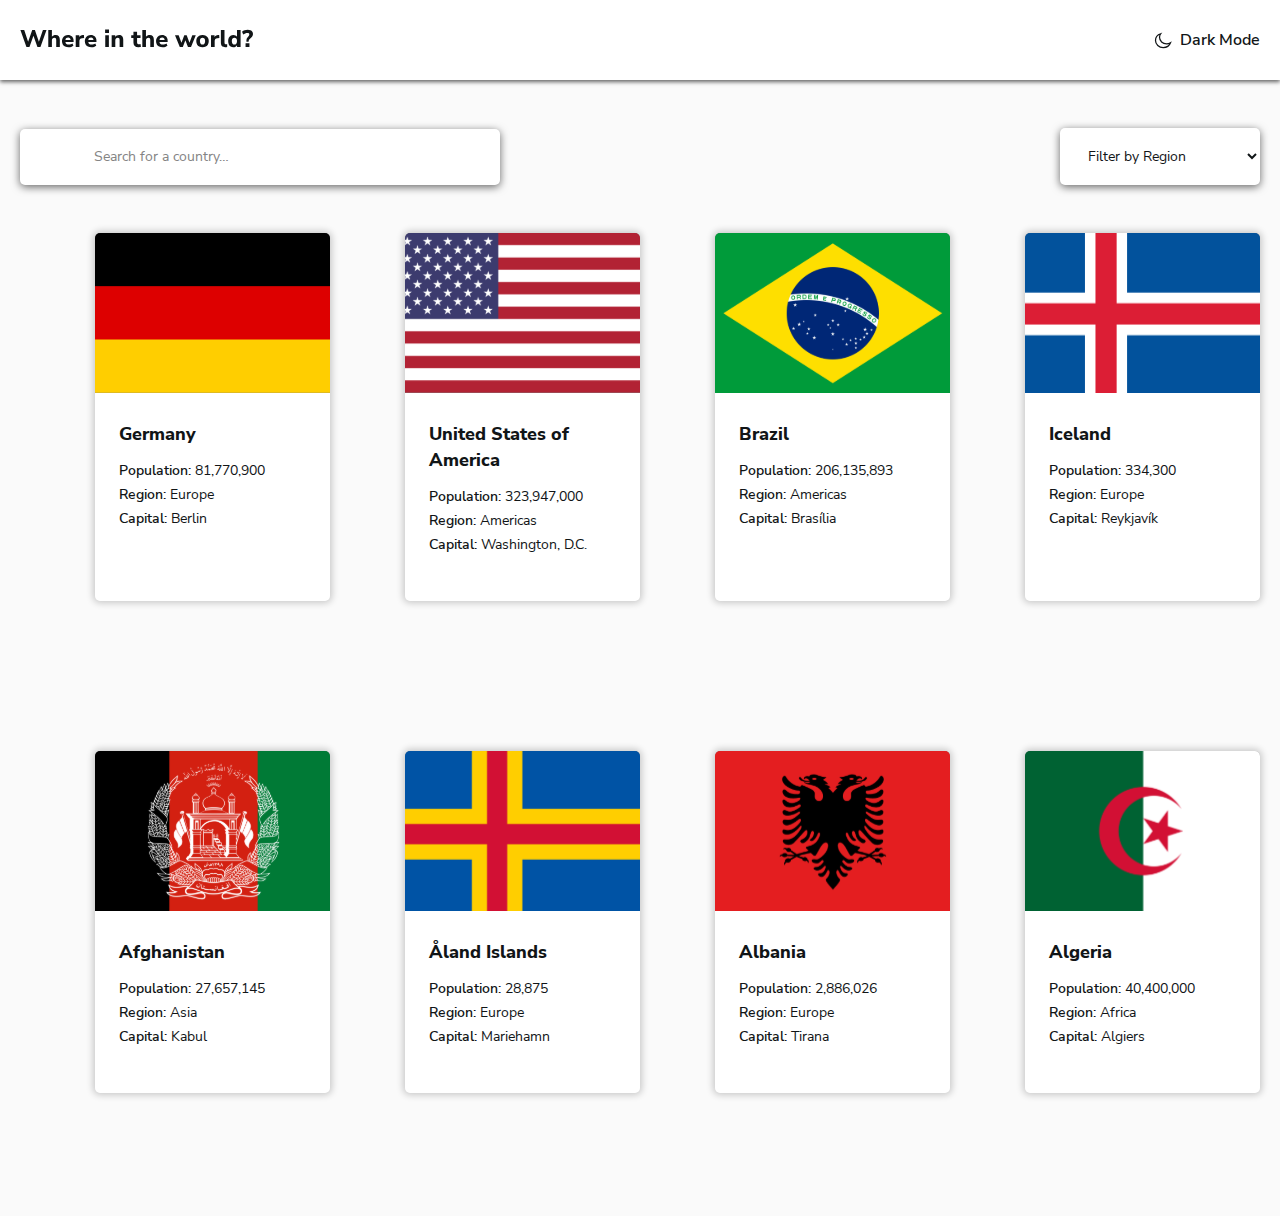
==== commit 0ff2571b: "edit style site" ====
--- a/index.html
+++ b/index.html
@@ -45,7 +45,10 @@
     <div class="countries-action">
       <div class="index-country-info">
     <h3 class="countries-action-name">
-      <a class="countries-action-link" href="detail.html"> Germany</a></h3>
+      <a class="countries-action-link" href="detail.html">
+</a>
+      <a class="countries-action-link" href="detail.html"> Germany</a>
+    </h3></a>
       <dl class="countries-action-details">
         <div class="countries-action-details-item">
           <dt class="countries-action-details-title">Population:</dt>
@@ -70,7 +73,10 @@
     <img class="countries-img" src="img/Usa.svg" alt="" width="264" height="160">
     <div class="countries-action">
       <div class="index-country-info">
-    <h3 class="countries-action-name">United States of America</h3>
+    <h3 class="countries-action-name">
+      <a class="countries-action-link" href="detail.html">
+      United States of America</a>
+    </h3>
     <dl class="countries-action-details">
       <div class="countries-action-details-item">
         <dt class="countries-action-details-title">Population:</dt>
@@ -95,7 +101,10 @@
     <img class="countries-img" src="img/Brazil.svg.svg" alt="" width="264" height="160">
     <div class="countries-action">
       <div class="index-country-info">
-    <h3 class="countries-action-name">Brazil</h3>
+    <h3 class="countries-action-name">
+      <a class="countries-action-link" href="detail.html">
+      Brazil</a>
+    </h3>
     <dl class="countries-action-details">
       <div class="countries-action-details-item">
         <dt class="countries-action-details-title">Population:</dt>
@@ -120,7 +129,10 @@
     <img class="countries-img" src="img/Iceland.svg.svg" alt="" width="264" height="160">
     <div class="countries-action">    
     <div class="index-country-info">
-    <h3 class="countries-action-name">Iceland</h3>
+    <h3 class="countries-action-name">
+      <a class="countries-action-link" href="detail.html">
+      Iceland</a>
+    </h3>
     <dl class="countries-action-details">
       <div class="countries-action-details-item">
         <dt class="countries-action-details-title">Population:</dt>
@@ -147,7 +159,10 @@
     <img class="countries-img" src="img/Afghanistan.svg" alt="" width="264" height="160">
     <div class="countries-action">
     <div class="index-country-info">
-    <h3 class="countries-action-name">Afghanistan</h3>
+    <h3 class="countries-action-name">
+      <a class="countries-action-link" href="detail.html">
+      Afghanistan</a>
+    </h3>
     <dl class="countries-action-details">
       <div class="countries-action-details-item">
         <dt class="countries-action-details-title">Population:</dt>
@@ -172,7 +187,10 @@
     <img class="countries-img" src="img/Island.svg.svg" alt="" width="264" height="160">
     <div class="countries-action">
     <div class="index-country-info">
-    <h3 class="countries-action-name">Åland Islands</h3>
+    <h3 class="countries-action-name">
+      <a class="countries-action-link" href="detail.html">
+      Åland Islands</a>
+    </h3>
     <dl class="countries-action-details">
       <div class="countries-action-details-item">
         <dt class="countries-action-details-title">Population:</dt>
@@ -197,7 +215,10 @@
     <img class="countries-img" src="img/Albania.svg.svg" alt="" width="264" height="160">
     <div class="countries-action">
     <div class="index-country-info">
-    <h3 class="countries-action-name">Albania</h3>
+    <h3 class="countries-action-name">
+      <a class="countries-action-link" href="detail.html">
+      Albania</a>
+    </h3>
     <dl class="countries-action-details">
       <div class="countries-action-details-item">
         <dt class="countries-action-details-title">Population:</dt>
@@ -222,7 +243,10 @@
     <img class="countries-img" src="img/Algeria.svg.svg" alt="" width="264" height="160">
     <div class="countries-action">     
     <div class="index-country-info">
-    <h3 class="countries-action-name">Algeria</h3> 
+    <h3 class="countries-action-name">
+      <a class="countries-action-link" href="detail.html">
+      Algeria</a>
+    </h3> 
     <dl class="countries-action-details">
       <div class="countries-action-details-item">
         <dt class="countries-action-details-title">Population:</dt>
--- a/css/style.css
+++ b/css/style.css
@@ -272,10 +272,10 @@
 }
 
 .countries-action-details-title {
-  margin: 0;
-}
-.countries-action-details-value {
-  margin: 0;
+  font-weight: 600;
+}
+.countries-action-details-value {  
+  margin-left: 4px;
 }
 
 .countries-action-link{
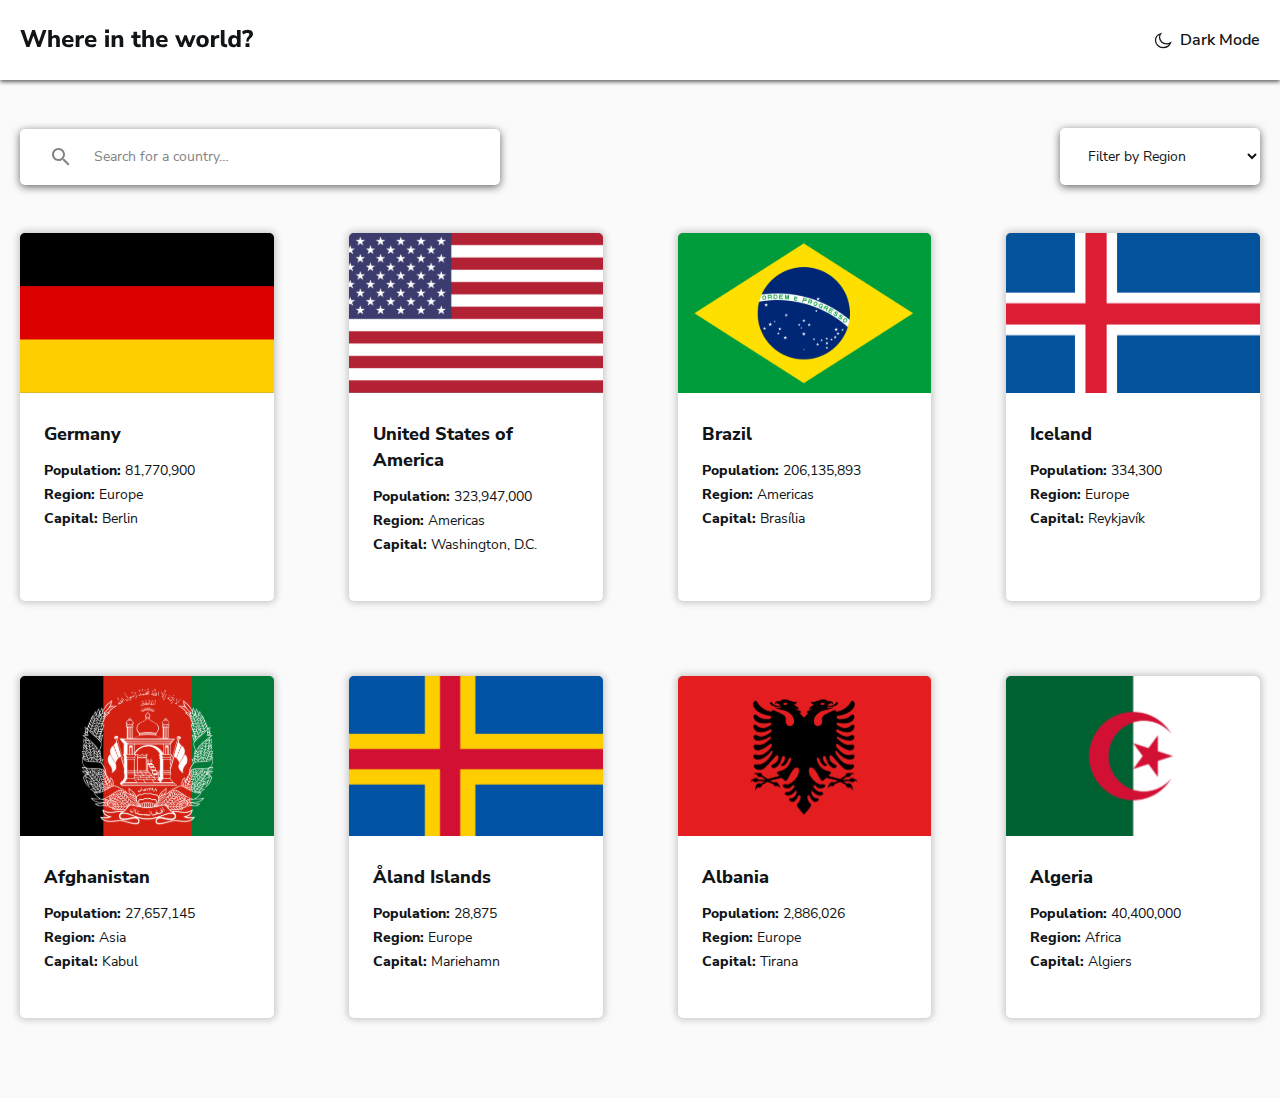
==== commit 80bfad66: "add search icon to search input" ====
--- a/index.html
+++ b/index.html
@@ -28,7 +28,11 @@
   <div class="container">
     <!-- <h2>Filtrlar</h2 -->
   <form class="filters" action="https://echo.htmlacademy.ru" method="get">
+    <div class="filters-search-wrapper">
+      <svg class="filter-search-icon" xmlns="http://www.w3.org/2000/svg" width="18" height="18"><path fill="currentColor" fill-rule="evenodd" d="M12.5 11h-.8l-.3-.3c1-1.1 1.6-2.6 1.6-4.2C13 2.9 10.1 0 6.5 0S0 2.9 0 6.5 2.9 13 6.5 13c1.6 0 3.1-.6 4.2-1.6l.3.3v.8l5 5 1.5-1.5-5-5Zm-6 0C4 11 2 9 2 6.5S4 2 6.5 2 11 4 11 6.5 9 11 6.5 11Z" clip-rule="evenodd"/></svg>
       <input class="filters-search-input" aria-label="Country name" type="search" name="search" placeholder="Search for a country…" required >
+    </div>
+
     <select class="filters-region-select" name="region" aria-label="Regions">
       <option selected disabled>Filter by Region</option>
       <option>Africa</option>
--- a/css/style.css
+++ b/css/style.css
@@ -4,6 +4,7 @@
   --element-bg:#fff;
   --text-color:#111517;
   --search-color:#848484;
+  --transition-duration: 0.4s;
 }
 
 .dark-mode{
@@ -83,8 +84,8 @@
   font-family: "Nunito Sans", sans-serif;
   background-color:var(--body-bg);
   color: var(--text-color);
-  transition: background-color 0.7s ease,
-  color 0.7s ease;
+  transition: background-color var(--transition-duration) ease,
+  color var(--transition-duration) ease;
 }
 
 img{
@@ -113,7 +114,7 @@
 .main-content{
   flex-grow: 1;
   padding-top: 48px;
-  padding-bottom: 48px;
+  padding-bottom: 80px;
 }
 
 /* SITE-HEADER */
@@ -182,6 +183,19 @@
   align-items: center;
   justify-content: space-between;
   margin-bottom: 48px;
+}
+
+.filters-search-wrapper{
+  position: relative;
+}
+
+.filter-search-icon{
+  position: absolute;
+  pointer-events: none;
+  left: 32px;
+  top: 50%;
+  transform: translateY(-50%);
+  color: var(--search-color);
 }
 
 .filters-search-input {
@@ -221,7 +235,6 @@
   margin-left: -75px;
   margin-bottom: -75px;
   padding: 0;
-  margin: 0;
 }
 
 .countries-item{
@@ -235,10 +248,6 @@
 }
 
 
-.countries-action {
-  
-}
-
 .countries-img {
   width: 100%;
   height: 160px;
@@ -273,6 +282,7 @@
 
 .countries-action-details-title {
   font-weight: 600;
+  font-weight: bold;
 }
 .countries-action-details-value {  
   margin-left: 4px;
@@ -301,30 +311,35 @@
 
 /* DETAILS PAGE */
 
-.site-details-header{
-  margin-bottom: 32px;
-}
-
+.country-page-back-wrapper {
+  margin-bottom: 80px;
+}
 .details-back-button {
-  padding:10px 32px;  
-  border: 0;
-  background-color:var(--element-bg);
-  color: var(--text-color);
-  font-style: normal;
-  font-weight: 300;
+  padding: 10px 40px;
+  display: inline-flex;
+  align-items:center;
+  background-color: var(--element-bg);
+  color: var(--text-color);
+  box-shadow: 0px 0px 7px rgba(0, 0, 0, 0.3);
+border-radius: 6px;
+}
+
+.details-back-button:hover{
+  opacity: 0.8;
+}
+
+.details-back-button:active{
+  opacity: 0.6;
+}
+
+.details-back-button-svg {
+  margin-right: 10px;
+  width: 20px;
+  height: 20px;
+}
+.details-back-button-text {
   font-size: 16px;
   line-height: 20px;
-  border-radius: 6px;
-  box-shadow: 0px 0px 7px rgba(0, 0, 0, 0.293139);
-  cursor:pointer;
-}
-
-.details-back-button-img {
-  margin-right: 10px;
-}
-
-.details-back-button-svg {
-  color:var(--text-color);
 }
 
 .details-box {
@@ -346,7 +361,7 @@
   object-fit: cover;
   background: #808080;
   box-shadow: 0px 0px 14px 4px rgba(0, 0, 0, 0.0294384);
-  border-radius: 10.0057px;
+  border-radius: 11px;
 }
 
 .details-box-action {
@@ -373,11 +388,12 @@
 }
 
 .details-box-action-text-left{
-  margin-right: 141px;
+  margin-right: 125px;
 }
 
 .details-box-action-buttons {
   display: flex;
+  flex-wrap: wrap ;
   align-items: center;
   margin-top: 68px;
 }
@@ -385,10 +401,17 @@
 .details-box-action-buttons-heading{
   margin: 0;
   margin-right: 15px;
+  font-weight: 600;
+  font-size: 16px;
+  line-height: 20px;
 }
 
 .button {
+  min-width: 96px;
+  text-align: center;
   padding: 5px 10px;
+  margin-top: 4px;
+  margin-bottom: 4px;
   border:0;
   font-weight: 300;
   font-size: 14px;
@@ -397,8 +420,18 @@
   color:var(--text-color);
   box-shadow: 0px 0px 4px 1px rgba(0, 0, 0, 0.104931);
   border-radius: 2px;
+  transition: background-color var(--transition-duration) ease,
+  color var(--transition-duration) ease;
 }
 
 .button-border-countries:not(:last-child){
   margin-right: 10px;
+}
+
+.button:hover{
+  opacity: 0.8;
+}
+
+.button:active{
+  opacity: 0.6;
 }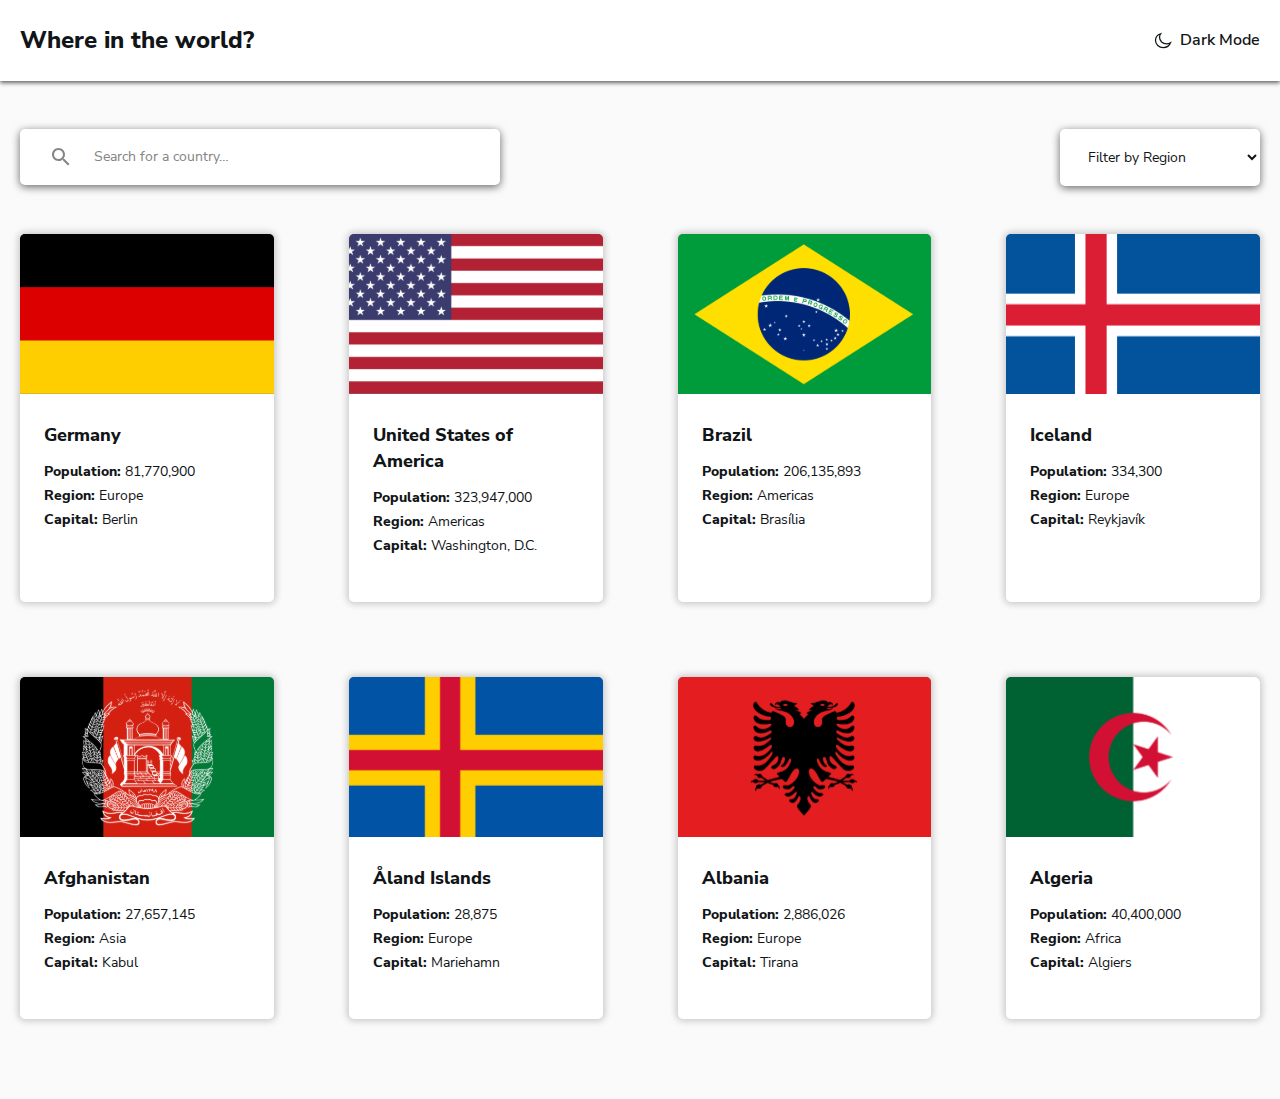
==== commit 38a928a8: "Add site mobile first" ====
--- a/index.html
+++ b/index.html
@@ -13,9 +13,7 @@
 
 <header class="site-header">
   <div class="container header-container">
-  <a class="site-header-logo-link" href="index.html">
-    <svg xmlns="http://www.w3.org/2000/svg" width="233" height="19" fill="currenColor"><path fill="currentColor" d="M6.432 18 .408 1.08h3.816l3.888 11.568L12.216 1.08h2.688l3.984 11.76L22.92 1.08h3.6L20.448 18h-3.024l-3.96-11.232L9.456 18H6.432Zm21.843 0V1.08h3.624v6.744a3.91 3.91 0 0 1 1.608-1.368c.656-.32 1.384-.48 2.184-.48 2.768 0 4.152 1.648 4.152 4.944V18h-3.624v-6.912c0-.816-.152-1.4-.456-1.752-.304-.368-.752-.552-1.344-.552-.768 0-1.384.24-1.848.72-.448.48-.672 1.12-.672 1.92V18h-3.624Zm20.393.264c-1.392 0-2.592-.248-3.6-.744-.992-.512-1.76-1.224-2.304-2.136-.528-.928-.792-2.016-.792-3.264 0-1.216.256-2.28.768-3.192a5.655 5.655 0 0 1 2.136-2.16c.912-.528 1.96-.792 3.144-.792 1.712 0 3.072.544 4.08 1.632 1.008 1.072 1.512 2.528 1.512 4.368v.912h-8.184c.128.928.464 1.608 1.008 2.04.56.416 1.328.624 2.304.624.64 0 1.288-.096 1.944-.288a5.447 5.447 0 0 0 1.776-.888l.96 2.424c-.592.448-1.32.808-2.184 1.08a8.842 8.842 0 0 1-2.568.384Zm-.504-9.888c-.768 0-1.392.232-1.872.696-.464.464-.752 1.112-.864 1.944h5.184c-.096-1.76-.912-2.64-2.448-2.64ZM55.72 18V6.216h3.552v2.04c.56-1.376 1.76-2.136 3.6-2.28l1.056-.072.216 3.048-2.04.216c-1.792.176-2.688 1.088-2.688 2.736V18H55.72Zm15.8.264c-1.392 0-2.592-.248-3.6-.744-.992-.512-1.76-1.224-2.304-2.136-.528-.928-.792-2.016-.792-3.264 0-1.216.256-2.28.768-3.192a5.654 5.654 0 0 1 2.136-2.16c.912-.528 1.96-.792 3.144-.792 1.712 0 3.072.544 4.08 1.632 1.008 1.072 1.512 2.528 1.512 4.368v.912H68.28c.128.928.464 1.608 1.008 2.04.56.416 1.328.624 2.304.624.64 0 1.288-.096 1.944-.288a5.447 5.447 0 0 0 1.776-.888l.96 2.424c-.592.448-1.32.808-2.184 1.08a8.842 8.842 0 0 1-2.568.384Zm-.504-9.888c-.768 0-1.392.232-1.872.696-.464.464-.752 1.112-.864 1.944h5.184c-.096-1.76-.912-2.64-2.448-2.64Zm14.091-4.44V.552h3.912v3.384h-3.912ZM85.251 18V6.216h3.624V18h-3.624Zm6.422 0V6.216h3.552v1.728a3.94 3.94 0 0 1 1.608-1.464c.672-.336 1.424-.504 2.256-.504 1.392 0 2.432.408 3.12 1.224.688.8 1.032 2.04 1.032 3.72V18h-3.624v-6.912c0-.816-.152-1.4-.456-1.752-.304-.368-.752-.552-1.344-.552-.768 0-1.384.24-1.848.72-.448.48-.672 1.12-.672 1.92V18h-3.624Zm26.737.264c-3.312 0-4.968-1.608-4.968-4.824V8.928h-2.232V6.216h2.232V2.76h3.624v3.456h3.48v2.712h-3.48v4.368c0 .672.152 1.176.456 1.512.32.336.824.504 1.512.504.208 0 .424-.024.648-.072.24-.048.496-.112.768-.192l.528 2.64a4.586 4.586 0 0 1-1.2.408c-.464.112-.92.168-1.368.168Zm3.92-.264V1.08h3.624v6.744a3.91 3.91 0 0 1 1.608-1.368c.656-.32 1.384-.48 2.184-.48 2.768 0 4.152 1.648 4.152 4.944V18h-3.624v-6.912c0-.816-.152-1.4-.456-1.752-.304-.368-.752-.552-1.344-.552-.768 0-1.384.24-1.848.72-.448.48-.672 1.12-.672 1.92V18h-3.624Zm20.393.264c-1.392 0-2.592-.248-3.6-.744-.992-.512-1.76-1.224-2.304-2.136-.528-.928-.792-2.016-.792-3.264 0-1.216.256-2.28.768-3.192a5.654 5.654 0 0 1 2.136-2.16c.912-.528 1.96-.792 3.144-.792 1.712 0 3.072.544 4.08 1.632 1.008 1.072 1.512 2.528 1.512 4.368v.912h-8.184c.128.928.464 1.608 1.008 2.04.56.416 1.328.624 2.304.624.64 0 1.288-.096 1.944-.288a5.447 5.447 0 0 0 1.776-.888l.96 2.424c-.592.448-1.32.808-2.184 1.08a8.842 8.842 0 0 1-2.568.384Zm-.504-9.888c-.768 0-1.392.232-1.872.696-.464.464-.752 1.112-.864 1.944h5.184c-.096-1.76-.912-2.64-2.448-2.64ZM159.791 18 154.99 6.216h3.673l2.808 7.56 2.808-7.56h2.4l2.808 7.656 2.808-7.656h3.48L171.023 18h-3.072l-2.592-6.696-2.52 6.696h-3.048Zm22.718.264c-1.264 0-2.368-.248-3.312-.744a5.44 5.44 0 0 1-2.16-2.136c-.512-.928-.768-2.024-.768-3.288 0-1.248.256-2.328.768-3.24a5.242 5.242 0 0 1 2.16-2.136c.944-.496 2.048-.744 3.312-.744 1.264 0 2.36.248 3.288.744a5.207 5.207 0 0 1 2.184 2.136c.528.912.792 1.992.792 3.24 0 1.264-.264 2.36-.792 3.288a5.4 5.4 0 0 1-2.184 2.136c-.928.496-2.024.744-3.288.744Zm0-2.712c.768 0 1.392-.28 1.872-.84.496-.56.744-1.432.744-2.616 0-1.168-.248-2.024-.744-2.568-.48-.56-1.104-.84-1.872-.84s-1.392.28-1.872.84c-.48.544-.72 1.4-.72 2.568 0 1.184.24 2.056.72 2.616s1.104.84 1.872.84ZM190.978 18V6.216h3.552v2.04c.56-1.376 1.76-2.136 3.6-2.28l1.056-.072.216 3.048-2.04.216c-1.792.176-2.688 1.088-2.688 2.736V18h-3.696Zm14.283.264c-1.52 0-2.632-.392-3.336-1.176-.704-.8-1.056-1.984-1.056-3.552V1.08h3.624v12.312c0 1.28.568 1.92 1.704 1.92.176 0 .344-.008.504-.024.176-.016.344-.048.504-.096L207.157 18a6.784 6.784 0 0 1-1.896.264Zm8.067 0c-1.024 0-1.928-.248-2.712-.744-.768-.512-1.368-1.224-1.8-2.136-.432-.928-.648-2.024-.648-3.288 0-1.264.216-2.352.648-3.264.432-.912 1.032-1.616 1.8-2.112.784-.496 1.688-.744 2.712-.744.784 0 1.504.168 2.16.504.656.336 1.152.784 1.488 1.344V1.08h3.624V18h-3.552v-1.776c-.32.624-.816 1.12-1.488 1.488-.656.368-1.4.552-2.232.552Zm1.08-2.712c.768 0 1.392-.28 1.872-.84.496-.56.744-1.432.744-2.616 0-1.168-.248-2.024-.744-2.568-.48-.56-1.104-.84-1.872-.84s-1.392.28-1.872.84c-.48.544-.72 1.4-.72 2.568 0 1.184.24 2.056.72 2.616s1.104.84 1.872.84Zm12.008-2.904V11.52c0-.704.128-1.352.384-1.944.256-.608.696-1.248 1.32-1.92.448-.48.76-.888.936-1.224a2.39 2.39 0 0 0 .264-1.08c0-.448-.168-.8-.504-1.056-.32-.256-.784-.384-1.392-.384-1.488 0-2.888.536-4.2 1.608l-1.176-2.736c.704-.608 1.56-1.088 2.568-1.44a9.258 9.258 0 0 1 3.072-.528c1.056 0 1.984.176 2.784.528.8.336 1.416.816 1.848 1.44.448.608.672 1.32.672 2.136 0 .736-.168 1.416-.504 2.04-.32.624-.896 1.28-1.728 1.968-.752.624-1.272 1.168-1.56 1.632-.272.464-.44.912-.504 1.344l-.12.744h-2.16ZM225.552 18v-3.84h3.888V18h-3.888Z"/></svg>
-  </a>
+  <a class="site-header-logo-link" href="index.html">Where in the world?</a>
   <button class="site-header-theme-toggler" type="button">
     <span class="site-header-theme-toggler-inner">
       <svg class="site-header-theme-toggler-icon" xmlns="http://www.w3.org/2000/svg" width="18" height="17"><path fill="#fff" fill-rule="evenodd" stroke="currentColor" stroke-width="1.25" d="M12.553 11.815c-3.884 0-7.034-2.887-7.034-6.447 0-1.343.448-2.586 1.212-3.618C3.691 2.695 1.5 5.331 1.5 8.438c0 3.9 3.45 7.062 7.704 7.062 3.389 0 6.266-2.007 7.296-4.796a7.458 7.458 0 0 1-3.947 1.111Z" clip-rule="evenodd"/></svg>
--- a/css/style.css
+++ b/css/style.css
@@ -79,8 +79,8 @@
   height: 100%;
   padding: 0;
   margin: 0;
-  font-size: 14px;
-  line-height: 16px;
+  font-size: 0.875rem;
+  line-height: 1rem;
   font-family: "Nunito Sans", sans-serif;
   background-color:var(--body-bg);
   color: var(--text-color);
@@ -134,8 +134,8 @@
 }
 
 .site-header-logo-link {
-  font-size: 24px;
-  line-height: normal;
+  font-size: 1.5rem;
+  line-height: 2.06rem;
   font-weight: 800;
   color: var(--text-color);
 }
@@ -170,8 +170,8 @@
 }
 .site-header-theme-toggler-text {
   margin-left: 8px;
-  font-size: 16px;
-  line-height: 22px;
+  font-size: 1rem;
+  line-height: 1.375rem;
   font-weight: 600;
   color: var(--text-color);
 }
@@ -205,10 +205,10 @@
   padding: 18px 74px;
   border: 0; 
   font-weight: 400;
-  font-size: 14px;
+  font-size: 0.875rem;
   color:var(--search-color);
   background: var(--element-bg);
-  line-height: 20px;
+  line-height: 1.25rem;
 }
 
 .filters-search-input::placeholder{
@@ -221,7 +221,7 @@
   box-shadow: 0px 2px 9px rgba(0, 0, 0, 0.6);
   border-radius: 5px;
   font-weight: 400;
-  font-size: 14px;
+  font-size: 0.875rem;
   color: var(--text-color);
   padding: 18px 24px; 
   border: 0;
@@ -262,8 +262,8 @@
   margin-top: 0;
   margin-bottom: 16px;
   font-weight: 800;
-  font-size: 18px;
-  line-height: 26px;
+  font-size: 1.125rem;
+  line-height: 1.625rem;
   color:var(--text-color)
 }
 
@@ -321,7 +321,7 @@
   background-color: var(--element-bg);
   color: var(--text-color);
   box-shadow: 0px 0px 7px rgba(0, 0, 0, 0.3);
-border-radius: 6px;
+  border-radius: 6px;
 }
 
 .details-back-button:hover{
@@ -338,8 +338,8 @@
   height: 20px;
 }
 .details-back-button-text {
-  font-size: 16px;
-  line-height: 20px;
+  font-size: 1rem;
+  line-height: 1.25rem;
 }
 
 .details-box {
@@ -374,8 +374,8 @@
   margin-bottom: 23px;
   font-style: normal;
   font-weight: 800;
-  font-size: 32px;
-  line-height: 44px;
+  font-size: 2rem;;
+  line-height: 2.75rem;
   color:var(--text-color)
 }
 
@@ -383,8 +383,8 @@
   margin: 0;
   font-style: normal;
   font-weight: 600;
-  font-size: 16px;
-  line-height: 32px;
+  font-size: 1rem;
+  line-height: 2rem;
 }
 
 .details-box-action-text-left{
@@ -402,8 +402,8 @@
   margin: 0;
   margin-right: 15px;
   font-weight: 600;
-  font-size: 16px;
-  line-height: 20px;
+  font-size: 1rem;
+  line-height: 1.25rem;
 }
 
 .button {
@@ -414,8 +414,8 @@
   margin-bottom: 4px;
   border:0;
   font-weight: 300;
-  font-size: 14px;
-  line-height: 19px;
+  font-size: 0.875rem;
+  line-height: 1.1875rem;
   background: var(--element-bg);
   color:var(--text-color);
   box-shadow: 0px 0px 4px 1px rgba(0, 0, 0, 0.104931);
@@ -434,4 +434,60 @@
 
 .button:active{
   opacity: 0.6;
+}
+
+
+
+@media only screen and (max-width:23.4375em) {
+  .main-content{
+  padding-top: 24px;
+  padding-bottom: 25px;
+  }
+  .site-header{
+    padding-top: 30px;
+    padding-bottom: 30px;
+  }
+
+  .site-header-logo-link{
+    font-size: 0.88rem;
+    line-height: 1.25rem;
+  }
+
+  .site-header-theme-toggler-text{
+    font-size: 0.75rem;
+    line-height: 1rem;
+  }
+
+  .filters{
+    flex-direction: column;
+    align-items: flex-start;
+    margin-bottom: 32px;
+  }
+
+  .filters-search-wrapper{
+    margin-bottom: 40px;
+  }
+
+  .filters-search-input{
+    min-width: 343px;
+    padding: 14px 74px;
+    font-size: 0.75rem;
+  }
+
+  .filters-region-select{
+    font-size: 0.75rem;
+    line-height: 1.25rem;
+  }
+
+  .countries-list{
+    flex-direction: column;
+    margin-top: 0;
+    margin-left: 0; 
+    margin-bottom: 0;
+  }
+
+  .countries-item{
+    width: 264px;
+    margin: 0 35px 40px;
+  }
 }